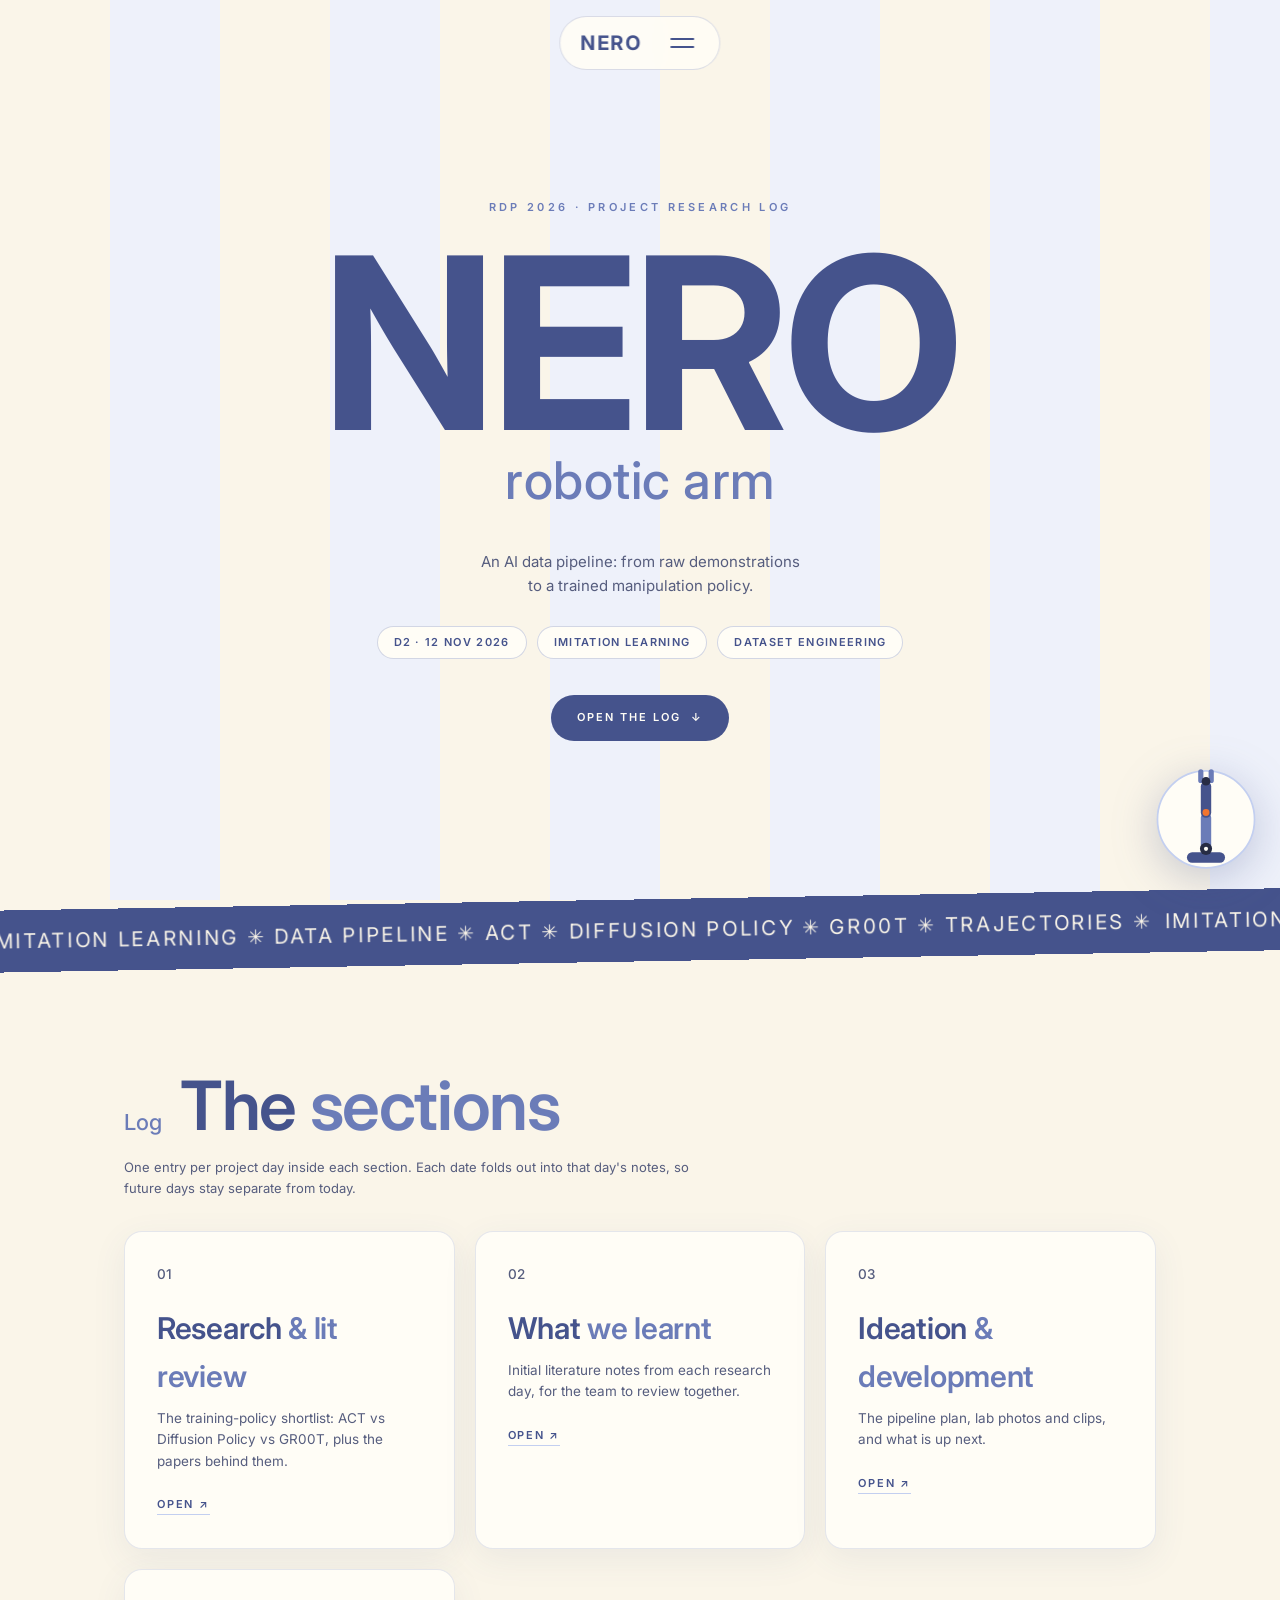
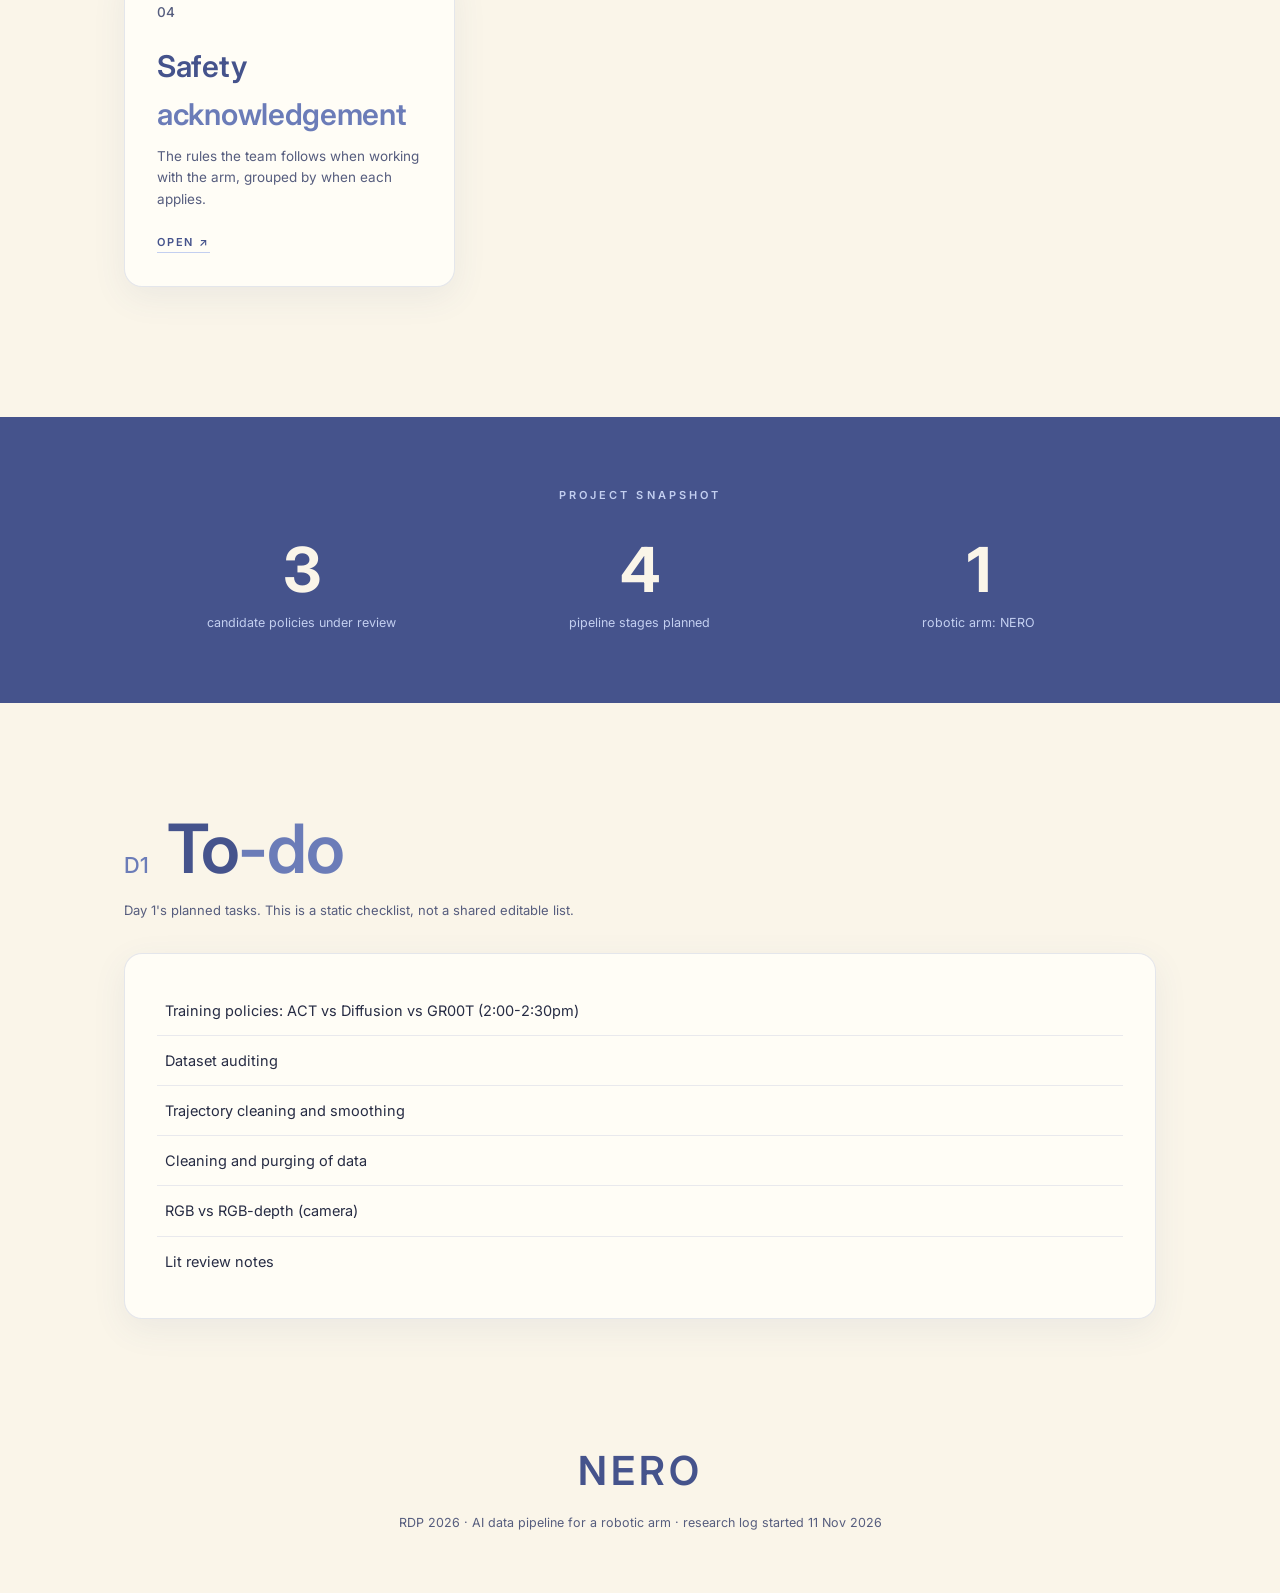
==== index.html @ 152780db "Fix day numbering: 11 Nov = Day 1, 12 Nov = Day 2 - 11 Nov accordions retagged D1 on Research, What " ====
<!DOCTYPE html>
<html lang="en">
<head>
<meta charset="UTF-8">
<meta name="viewport" content="width=device-width, initial-scale=1.0">
<title>NERO - AI Data Pipeline for a Robotic Arm · RDP 2026</title>
<meta name="description" content="Research log for the NERO robotic arm: imitation-learning policy comparison (ACT vs Diffusion vs GR00T), dataset auditing and trajectory cleaning. RDP 2026.">
<link rel="preconnect" href="https://fonts.googleapis.com">
<link rel="preconnect" href="https://fonts.gstatic.com" crossorigin>
<link href="https://fonts.googleapis.com/css2?family=Inter:wght@400;500;600;700&display=swap" rel="stylesheet">
<link rel="stylesheet" href="styles.css">
</head>
<body>

<header class="topbar">
  <a class="nav-brand" href="index.html">NERO</a>
  <button class="burger" id="burger" aria-label="Open menu" aria-expanded="false" aria-controls="menu">
    <span></span><span></span>
  </button>
</header>

<div class="menu" id="menu" aria-hidden="true">
  <nav class="menu-links">
    <a href="index.html" style="--i:0">Home</a>
    <a href="research.html" style="--i:1">Research <em>&amp; lit review</em></a>
    <a href="learnt.html" style="--i:2">What <em>we learnt</em></a>
    <a href="ideation.html" style="--i:3">Ideation <em>&amp; development</em></a>
    <a href="safety.html" style="--i:4">Safety <em>acknowledgement</em></a>
  </nav>
  <p class="menu-foot">RDP 2026 &middot; project research log</p>
</div>

<header class="hero stripes" id="top">
  <p class="hero-overline" data-load="0">RDP 2026 &middot; Project research log</p>
  <h1 class="hero-title" aria-label="NERO">
    <span data-load="1">N</span><span data-load="2">E</span><span data-load="3">R</span><span data-load="4">O</span>
  </h1>
  <p class="hero-script" data-load="5">robotic arm</p>
  <p class="hero-sub" data-load="6">An AI data pipeline: from raw demonstrations<br>to a trained manipulation policy.</p>
  <div class="hero-meta" data-load="7">
    <span>D2 &middot; 12 Nov 2026</span>
    <span>Imitation learning</span>
    <span>Dataset engineering</span>
  </div>
  <a class="hero-cta" href="#pages" data-load="8">Open the log<span aria-hidden="true">&darr;</span></a>
</header>

<div class="marquee" aria-hidden="true">
  <div class="marquee-track">
    <span>Imitation learning &#10035; Data pipeline &#10035; ACT &#10035; Diffusion policy &#10035; GR00T &#10035; Trajectories &#10035; </span><span>Imitation learning &#10035; Data pipeline &#10035; ACT &#10035; Diffusion policy &#10035; GR00T &#10035; Trajectories &#10035; </span>
  </div>
</div>

<main>

<section class="section" id="pages">
  <div class="section-head" data-reveal>
    <p class="section-no">Log</p>
    <h2 class="section-title">The <em>sections</em></h2>
  </div>
  <p class="section-note" data-reveal>One entry per project day inside each section. Each date folds out into that day's notes, so future days stay separate from today.</p>

  <div class="page-links">
    <a class="card page-link" href="research.html" data-reveal style="--i:0">
      <p class="page-link-no">01</p>
      <h3>Research <em>&amp; lit review</em></h3>
      <p>The training-policy shortlist: ACT vs Diffusion Policy vs GR00T, plus the papers behind them.</p>
      <span class="page-link-go">Open &nearr;</span>
    </a>
    <a class="card page-link" href="learnt.html" data-reveal style="--i:1">
      <p class="page-link-no">02</p>
      <h3>What <em>we learnt</em></h3>
      <p>Initial literature notes from each research day, for the team to review together.</p>
      <span class="page-link-go">Open &nearr;</span>
    </a>
    <a class="card page-link" href="ideation.html" data-reveal style="--i:2">
      <p class="page-link-no">03</p>
      <h3>Ideation <em>&amp; development</em></h3>
      <p>The pipeline plan, lab photos and clips, and what is up next.</p>
      <span class="page-link-go">Open &nearr;</span>
    </a>
    <a class="card page-link" href="safety.html" data-reveal style="--i:3">
      <p class="page-link-no">04</p>
      <h3>Safety <em>acknowledgement</em></h3>
      <p>The rules the team follows when working with the arm, grouped by when each applies.</p>
      <span class="page-link-go">Open &nearr;</span>
    </a>
  </div>
</section>

<section class="band" data-reveal>
  <p class="band-kicker">Project snapshot</p>
  <div class="band-grid">
    <div class="band-item">
      <p class="band-num"><span class="count" data-count="3">3</span></p>
      <p class="band-label">candidate policies under review</p>
    </div>
    <div class="band-item">
      <p class="band-num"><span class="count" data-count="4">4</span></p>
      <p class="band-label">pipeline stages planned</p>
    </div>
    <div class="band-item">
      <p class="band-num"><span class="count" data-count="1">1</span></p>
      <p class="band-label">robotic arm: NERO</p>
    </div>
  </div>
</section>

<section class="section" id="todo">
  <div class="section-head" data-reveal>
    <p class="section-no">D1</p>
    <h2 class="section-title">To<em>-do</em></h2>
  </div>
  <p class="section-note" data-reveal>Day 1's planned tasks. This is a static checklist, not a shared editable list.</p>

  <div class="card todo-card" data-reveal>
    <ul class="todo" aria-label="Planned tasks">
<li>Training policies: ACT vs Diffusion vs GR00T (2:00-2:30pm)</li>
<li>Dataset auditing</li><li>Trajectory cleaning and smoothing</li>
<li>Cleaning and purging of data</li><li>RGB vs RGB-depth (camera)</li><li>Lit review notes</li>
</ul>
  </div>
</section>

</main>

<footer class="footer">
  <p class="footer-name">NERO</p>
  <p>RDP 2026 &middot; AI data pipeline for a robotic arm &middot; research log started 11 Nov 2026</p>
</footer>

<div class="nero-buddy" aria-hidden="true">
<svg viewBox="0 0 120 140" xmlns="http://www.w3.org/2000/svg">
  <circle class="buddy-badge" cx="60" cy="72" r="56"/>
  <rect class="buddy-base" x="38" y="110" width="44" height="12" rx="6"/>
  <g class="buddy-lower">
    <rect class="buddy-seg1" x="54" y="64" width="12" height="48" rx="6"/>
    <circle class="buddy-joint" cx="60" cy="106" r="7"/>
    <circle class="buddy-eye" cx="60" cy="106" r="2.4"/>
    <g class="buddy-upper">
      <rect class="buddy-seg2" x="54" y="28" width="12" height="42" rx="6"/>
      <circle class="buddy-accent" cx="60" cy="64" r="4"/>
      <g class="buddy-claw-l"><rect class="buddy-claw" x="51" y="14" width="6" height="16" rx="3"/></g>
      <g class="buddy-claw-r"><rect class="buddy-claw" x="63" y="14" width="6" height="16" rx="3"/></g>
      <circle class="buddy-joint2" cx="60" cy="28" r="5"/>
    </g>
  </g>
</svg>
</div>

<script src="script.js"></script>
</body>
</html>
---- styles.css ----
/* NERO - RDP 2026 research log
   Palette and type follow the team's reference: powder blue, cream, editorial serif. */

:root {
  --cream: #faf5e9;
  --paper: #fffdf6;
  --stripe: #eef1fa;
  --powder: #c3cff0;
  --blue: #6b7cb8;
  --blue-deep: #45538c;
  --ink: #272c44;
  --ink-soft: #565d7e;
  --radius: 18px;
  --serif: "Inter", -apple-system, sans-serif;
  --sans: "Inter", -apple-system, sans-serif;
}

* { margin: 0; padding: 0; box-sizing: border-box; }
html { scroll-behavior: smooth; }

body {
  background: var(--cream);
  color: var(--ink);
  font-family: var(--sans);
  font-size: 16px;
  line-height: 1.6;
  -webkit-font-smoothing: antialiased;
}

::selection { background: var(--powder); }

/* ---------- topbar + hamburger menu ---------- */
.topbar {
  position: fixed;
  top: 16px; left: 50%;
  transform: translateX(-50%);
  z-index: 70;
  display: flex; align-items: center; gap: 24px;
  padding: 10px 20px;
  background: rgba(255, 253, 246, 0.9);
  backdrop-filter: blur(10px);
  border: 1px solid rgba(107, 124, 184, 0.25);
  border-radius: 999px;
  transition: box-shadow 0.3s ease;
}
.topbar.scrolled { box-shadow: 0 8px 30px rgba(69, 83, 140, 0.15); }
.nav-brand {
  font-family: var(--serif);
  font-size: 20px;
  letter-spacing: 0.08em;
  color: var(--blue-deep);
  text-decoration: none;
}
.burger {
  position: relative;
  width: 34px; height: 26px;
  background: none; border: none;
  cursor: pointer; padding: 0;
}
.burger span {
  position: absolute; left: 5px;
  width: 24px; height: 2px;
  background: var(--blue-deep);
  border-radius: 2px;
  transition: transform 0.3s ease, top 0.3s ease;
}
.burger span:first-child { top: 8px; }
.burger span:last-child { top: 16px; }
body.nav-open .burger span:first-child { top: 12px; transform: rotate(45deg); }
body.nav-open .burger span:last-child { top: 12px; transform: rotate(-45deg); }

.menu {
  position: fixed; inset: 0;
  z-index: 60;
  background:
    repeating-linear-gradient(
      90deg,
      var(--cream) 0px, var(--cream) 110px,
      var(--stripe) 110px, var(--stripe) 220px
    );
  transform: translateY(-102%);
  transition: transform 0.55s cubic-bezier(0.22, 1, 0.36, 1);
  display: flex; flex-direction: column; justify-content: center;
  padding: 0 8vw;
}
body.nav-open { overflow: hidden; }
body.nav-open .menu { transform: none; }
.menu-links { display: grid; gap: 10px; }
.menu-links a {
  width: fit-content;
  font-family: var(--serif);
  font-weight: 400;
  font-size: clamp(38px, 8vw, 66px);
  line-height: 1.08;
  color: var(--blue-deep);
  text-decoration: none;
  opacity: 0;
  transform: translateY(24px);
  transition: opacity 0.45s ease, transform 0.45s ease, color 0.25s ease;
}
body.nav-open .menu-links a {
  opacity: 1;
  transform: none;
  transition-delay: calc(0.1s + 0.07s * var(--i, 0));
}
.menu-links a em { color: var(--blue); }
.menu-links a:hover { color: var(--blue); }
.menu-foot {
  position: absolute;
  bottom: 28px; left: 8vw;
  font-size: 11px;
  letter-spacing: 0.2em;
  text-transform: uppercase;
  color: var(--ink-soft);
}

/* ---------- subpage head ---------- */
.page-head {
  padding: 150px 24px 56px;
  text-align: center;
}
.page-title {
  font-family: var(--serif);
  font-weight: 400;
  font-size: clamp(44px, 8vw, 84px);
  line-height: 1.02;
  color: var(--blue-deep);
}
.page-title em { color: var(--blue); }
.page-sub { font-size: 15px; color: var(--ink-soft); margin-top: 14px; }
main.sub { padding-bottom: 40px; }
main.sub .log-entry { margin-top: 16px; }

/* ---------- home page links ---------- */
.page-links { display: grid; grid-template-columns: repeat(auto-fit, minmax(280px, 1fr)); gap: 20px; }
.page-link { display: block; text-decoration: none; color: inherit; transition: transform 0.3s ease, box-shadow 0.3s ease; }
.page-link:hover { transform: translateY(-6px); box-shadow: 0 18px 44px rgba(69, 83, 140, 0.16); }
.page-link-no { font-family: var(--serif); font-style: italic; font-size: 20px; color: var(--blue); margin-bottom: 12px; }
.page-link h3 { font-family: var(--serif); font-weight: 400; font-size: 30px; color: var(--blue-deep); margin-bottom: 8px; }
.page-link h3 em { color: var(--blue); }
.page-link p { font-size: 13.5px; color: var(--ink-soft); margin-bottom: 18px; }
.page-link-go {
  font-size: 11px;
  font-weight: 600;
  letter-spacing: 0.16em;
  text-transform: uppercase;
  color: var(--blue-deep);
  border-bottom: 1.5px solid var(--powder);
  padding-bottom: 3px;
}

/* ---------- to-do ---------- */
.todo-card { padding: 18px 20px 22px; }
.todo { list-style: none; display: grid; }
.todo li {
  display: flex; align-items: center; gap: 14px;
  padding: 13px 8px;
  border-bottom: 1px solid rgba(107, 124, 184, 0.15);
  font-size: 14.5px;
  color: var(--ink);
}
.todo li:last-child { border-bottom: none; }
.todo-check {
  flex-shrink: 0;
  width: 22px; height: 22px;
  border-radius: 7px;
  border: 1.5px solid var(--blue);
  background: none;
  cursor: pointer;
  display: grid; place-items: center;
  font-size: 13px;
  color: var(--paper);
  transition: background 0.2s ease;
}
.todo li.done .todo-check { background: var(--blue); }
.todo-text { flex: 1; }
.todo li.done .todo-text { text-decoration: line-through; color: var(--ink-soft); }
.todo-del {
  background: none; border: none;
  cursor: pointer;
  color: var(--ink-soft);
  font-size: 16px;
  padding: 4px 8px;
  border-radius: 6px;
}
.todo-del:hover { color: var(--blue-deep); background: var(--stripe); }
.todo-form { display: flex; gap: 10px; margin-top: 16px; }
.todo-form input {
  flex: 1;
  font: inherit;
  font-size: 14px;
  padding: 12px 18px;
  border-radius: 999px;
  border: 1px solid rgba(107, 124, 184, 0.3);
  background: var(--stripe);
  color: var(--ink);
  outline: none;
}
.todo-form input:focus { border-color: var(--blue); }
.todo-form button {
  font: inherit;
  font-size: 11px;
  font-weight: 600;
  letter-spacing: 0.16em;
  text-transform: uppercase;
  color: var(--paper);
  background: var(--blue-deep);
  border: none;
  border-radius: 999px;
  padding: 12px 24px;
  cursor: pointer;
  transition: background 0.2s ease;
}
.todo-form button:hover { background: var(--blue); }

/* ---------- hero ---------- */
.stripes {
  background:
    repeating-linear-gradient(
      90deg,
      var(--cream) 0px, var(--cream) 110px,
      var(--stripe) 110px, var(--stripe) 220px
    );
}
.hero {
  min-height: 100vh;
  display: flex;
  flex-direction: column;
  align-items: center;
  justify-content: center;
  text-align: center;
  padding: 120px 24px 80px;
}
.hero-overline {
  font-size: 11px;
  font-weight: 600;
  letter-spacing: 0.3em;
  text-transform: uppercase;
  color: var(--blue);
  margin-bottom: 12px;
}
.hero-title {
  font-family: var(--serif);
  font-weight: 400;
  font-size: clamp(90px, 22vw, 240px);
  line-height: 0.95;
  letter-spacing: 0.02em;
  color: var(--blue-deep);
}
.hero-title span { display: inline-block; }
.hero-script {
  font-family: var(--serif);
  font-style: italic;
  font-size: clamp(28px, 5vw, 52px);
  color: var(--blue);
  margin-top: -0.35em;
  margin-bottom: 28px;
}
.hero-sub {
  font-size: 15px;
  color: var(--ink-soft);
  margin-bottom: 28px;
}
.hero-meta { display: flex; flex-wrap: wrap; gap: 10px; justify-content: center; margin-bottom: 36px; }
.hero-meta span {
  font-size: 11px;
  font-weight: 600;
  letter-spacing: 0.12em;
  text-transform: uppercase;
  color: var(--blue-deep);
  background: var(--paper);
  border: 1px solid rgba(107, 124, 184, 0.3);
  border-radius: 999px;
  padding: 7px 16px;
}
.hero-cta {
  display: inline-flex;
  align-items: center;
  gap: 10px;
  font-size: 11px;
  font-weight: 600;
  letter-spacing: 0.18em;
  text-transform: uppercase;
  color: var(--paper);
  background: var(--blue-deep);
  border-radius: 999px;
  padding: 14px 26px;
  text-decoration: none;
  transition: transform 0.25s ease, background 0.25s ease;
}
.hero-cta:hover { background: var(--blue); transform: translateY(-2px); }
.hero-cta span { transition: transform 0.25s ease; }
.hero-cta:hover span { transform: translateY(2px); }

/* hero load animation */
[data-load] {
  opacity: 0;
  transform: translateY(26px);
  animation: rise 0.9s cubic-bezier(0.22, 1, 0.36, 1) forwards;
  animation-delay: calc(0.08s * var(--d, 0));
}
.hero-title span[data-load="1"] { --d: 1; } .hero-title span[data-load="2"] { --d: 2; }
.hero-title span[data-load="3"] { --d: 3; } .hero-title span[data-load="4"] { --d: 4; }
[data-load="0"] { --d: 0; } [data-load="5"] { --d: 5; } [data-load="6"] { --d: 6; }
[data-load="7"] { --d: 7; } [data-load="8"] { --d: 8; }
@keyframes rise { to { opacity: 1; transform: translateY(0); } }

/* ---------- marquee ---------- */
.marquee {
  overflow: hidden;
  background: var(--blue-deep);
  padding: 14px 0;
  transform: rotate(-1deg) scale(1.02);
}
.marquee-track {
  display: flex;
  width: max-content;
  animation: scroll 26s linear infinite;
}
.marquee-track span {
  font-family: var(--serif);
  font-size: 20px;
  letter-spacing: 0.12em;
  text-transform: uppercase;
  color: var(--cream);
  white-space: nowrap;
  padding-right: 12px;
}
@keyframes scroll { to { transform: translateX(-50%); } }

/* ---------- sections ---------- */
.section { max-width: 1080px; margin: 0 auto; padding: 110px 24px 40px; }
.section-head { display: flex; align-items: baseline; gap: 18px; margin-bottom: 40px; }
.section-no {
  font-family: var(--serif);
  font-style: italic;
  font-size: 22px;
  color: var(--blue);
}
.section-title {
  font-family: var(--serif);
  font-weight: 400;
  font-size: clamp(40px, 7vw, 68px);
  line-height: 1.05;
  color: var(--blue-deep);
}
.section-title em { color: var(--blue); }
.subhead {
  font-family: var(--serif);
  font-weight: 400;
  font-size: clamp(26px, 4vw, 36px);
  color: var(--ink);
  margin: 64px 0 10px;
}
.subhead-note, .section-note {
  font-size: 13px;
  color: var(--ink-soft);
  max-width: 72ch;
  margin: 0 0 24px;
}
.section-note { margin: -24px 0 32px; }

/* ---------- cards ---------- */
.card {
  background: var(--paper);
  border: 1px solid rgba(107, 124, 184, 0.18);
  border-radius: var(--radius);
  box-shadow: 0 10px 34px rgba(69, 83, 140, 0.08);
  padding: 32px;
}
.card-kicker {
  font-size: 11px;
  font-weight: 600;
  letter-spacing: 0.2em;
  text-transform: uppercase;
  color: var(--blue);
  margin-bottom: 16px;
}

/* overview */
.overview-lede { font-size: 17px; margin-bottom: 24px; max-width: 60ch; }
.overview-lede em { font-family: var(--serif); font-size: 1.15em; }
.pipeline { list-style: none; display: grid; gap: 14px; margin-bottom: 24px; }
.pipeline li {
  display: flex;
  align-items: baseline;
  gap: 18px;
  padding: 16px 18px;
  background: var(--stripe);
  border-radius: 12px;
  font-size: 14.5px;
  color: var(--ink-soft);
}
.pipeline-step {
  flex-shrink: 0;
  width: 96px;
  font-family: var(--serif);
  font-style: italic;
  font-size: 15px;
  color: var(--blue-deep);
}
.pipeline-step::after { content: ""; display: block; width: 26px; height: 1.5px; background: var(--powder); margin-top: 3px; }
.overview-note { font-size: 15px; border-left: 3px solid var(--powder); padding-left: 16px; }

/* policies */
.policy-grid { display: grid; grid-template-columns: repeat(auto-fit, minmax(290px, 1fr)); gap: 20px; }
.policy { display: flex; flex-direction: column; transition: transform 0.3s ease, box-shadow 0.3s ease; }
.policy:hover { transform: translateY(-6px); box-shadow: 0 18px 44px rgba(69, 83, 140, 0.16); }
.policy-tag {
  align-self: flex-start;
  font-size: 10px;
  font-weight: 600;
  letter-spacing: 0.18em;
  text-transform: uppercase;
  color: var(--blue-deep);
  background: var(--powder);
  border-radius: 999px;
  padding: 5px 12px;
  margin-bottom: 16px;
}
.policy-name { font-family: var(--serif); font-weight: 400; font-size: 34px; color: var(--blue-deep); }
.policy-origin { font-size: 12.5px; color: var(--ink-soft); margin: 6px 0 16px; }
.policy ul { list-style: none; display: grid; gap: 10px; margin-bottom: 22px; flex: 1; }
.policy li { position: relative; padding-left: 18px; font-size: 14px; color: var(--ink-soft); }
.policy li::before { content: "-"; position: absolute; left: 0; color: var(--blue); }
.policy li em { font-family: var(--serif); font-size: 1.1em; color: var(--ink); }
.policy-link {
  align-self: flex-start;
  font-size: 11px;
  font-weight: 600;
  letter-spacing: 0.16em;
  text-transform: uppercase;
  color: var(--blue-deep);
  text-decoration: none;
  border-bottom: 1.5px solid var(--powder);
  padding-bottom: 3px;
  transition: border-color 0.25s ease, color 0.25s ease;
}
.policy-link:hover { color: var(--blue); border-color: var(--blue); }

/* comparison table */
.table-card { margin-top: 20px; overflow-x: auto; padding: 12px 20px; }
.compare { width: 100%; border-collapse: collapse; font-size: 13.5px; }
.compare th, .compare td { text-align: left; padding: 14px 16px; border-bottom: 1px solid rgba(107, 124, 184, 0.15); }
.compare thead th {
  font-family: var(--serif);
  font-weight: 400;
  font-size: 19px;
  color: var(--blue-deep);
}
.compare tbody th, .compare td:first-child {
  font-size: 10.5px;
  font-weight: 600;
  letter-spacing: 0.14em;
  text-transform: uppercase;
  color: var(--blue);
  white-space: nowrap;
}
.compare td { color: var(--ink-soft); }
.compare tr:last-child td, .compare tr:last-child th { border-bottom: none; }
.table-note { font-size: 12px; color: var(--ink-soft); padding: 14px 16px 16px; max-width: 90ch; }

/* references */
.refs { list-style: none; counter-reset: ref; display: grid; gap: 12px; }
.refs li {
  counter-increment: ref;
  display: flex;
  align-items: baseline;
  gap: 18px;
  background: var(--paper);
  border: 1px solid rgba(107, 124, 184, 0.18);
  border-radius: 12px;
  padding: 16px 20px;
  transition: transform 0.25s ease, box-shadow 0.25s ease;
}
.refs li:hover { transform: translateX(6px); box-shadow: 0 8px 24px rgba(69, 83, 140, 0.12); }
.refs li::before {
  content: "[" counter(ref) "]";
  font-family: var(--serif);
  font-style: italic;
  font-size: 18px;
  color: var(--blue);
  flex-shrink: 0;
}
.refs a {
  font-family: var(--serif);
  font-size: 18px;
  color: var(--ink);
  text-decoration: none;
  border-bottom: 1px solid transparent;
  transition: color 0.2s ease, border-color 0.2s ease;
}
.refs a:hover { color: var(--blue-deep); border-color: var(--powder); }
.refs span { font-size: 12.5px; color: var(--ink-soft); }

/* ---------- stat band ---------- */
.band {
  background: var(--blue-deep);
  color: var(--cream);
  text-align: center;
  padding: 70px 24px;
  margin: 90px 0 0;
}
.band-stars { letter-spacing: 10px; font-size: 13px; color: var(--powder); margin-bottom: 34px; }
.band-kicker {
  font-size: 11px;
  font-weight: 600;
  letter-spacing: 0.28em;
  text-transform: uppercase;
  color: var(--powder);
  margin-bottom: 34px;
}
.band-grid {
  display: grid;
  grid-template-columns: repeat(auto-fit, minmax(220px, 1fr));
  gap: 36px;
  max-width: 980px;
  margin: 0 auto;
}
.band-num {
  font-family: var(--serif);
  font-size: clamp(44px, 6vw, 62px);
  line-height: 1;
  margin-bottom: 12px;
}
.band-label { font-size: 12.5px; color: var(--powder); max-width: 30ch; margin: 0 auto; }

/* ---------- learnt ---------- */
.learn-grid { display: grid; grid-template-columns: repeat(auto-fit, minmax(300px, 1fr)); gap: 20px; }
.learn h4 { font-family: var(--serif); font-weight: 400; font-size: 24px; color: var(--blue-deep); margin-bottom: 10px; }
.learn p { font-size: 14px; color: var(--ink-soft); }
.learn p em { font-family: var(--serif); font-size: 1.12em; color: var(--ink); }

/* ---------- ideation roadmap ---------- */
.roadmap { display: grid; grid-template-columns: repeat(auto-fit, minmax(240px, 1fr)); gap: 20px; }
.road-item { position: relative; overflow: hidden; }
.road-item::after {
  content: "";
  position: absolute;
  top: 0; left: 0;
  width: 100%; height: 4px;
  background: linear-gradient(90deg, var(--powder), var(--blue));
}
.road-no {
  font-size: 10.5px;
  font-weight: 600;
  letter-spacing: 0.2em;
  text-transform: uppercase;
  color: var(--blue);
  margin-bottom: 14px;
}
.road-item h4 { font-family: var(--serif); font-weight: 400; font-size: 23px; color: var(--ink); margin-bottom: 10px; }
.road-item p { font-size: 13.5px; color: var(--ink-soft); }
.next { margin-top: 20px; border-left: 4px solid var(--blue); }
.next h4 { font-family: var(--serif); font-weight: 400; font-size: 24px; color: var(--blue-deep); margin-bottom: 8px; }
.next p { font-size: 14.5px; color: var(--ink-soft); }

/* ---------- lab gallery ---------- */
.lab-grid { display: grid; grid-template-columns: repeat(auto-fit, minmax(260px, 1fr)); gap: 26px; align-items: start; margin-bottom: 20px; }
.lab-item {
  background: var(--paper);
  border: 1px solid rgba(107, 124, 184, 0.18);
  border-radius: 14px;
  padding: 12px 12px 16px;
  box-shadow: 0 12px 30px rgba(69, 83, 140, 0.12);
  transition: transform 0.35s ease, box-shadow 0.35s ease;
}
.lab-item:nth-child(1) { --rot: -2deg; }
.lab-item:nth-child(2) { --rot: 1.2deg; }
.lab-item:nth-child(3) { --rot: -1deg; }
.lab-item.revealed:hover { transform: translateY(-6px) rotate(0deg); box-shadow: 0 20px 44px rgba(69, 83, 140, 0.2); }
.lab-item img, .lab-item video { width: 100%; display: block; border-radius: 8px; background: var(--stripe); }
.lab-item video { max-height: 560px; object-fit: cover; }
.lab-item figcaption {
  font-family: var(--serif);
  font-style: italic;
  font-size: 14.5px;
  color: var(--ink-soft);
  padding: 12px 6px 0;
}

/* ---------- date log ---------- */
.log-intro {
  max-width: 1080px;
  margin: 90px auto 22px;
  padding: 0 24px;
  font-size: 13.5px;
  color: var(--ink-soft);
}
.log-entry { max-width: 1132px; margin: 0 auto; }
.log-toggle {
  list-style: none;
  cursor: pointer;
  display: flex;
  align-items: center;
  gap: 18px;
  margin: 0 24px;
  padding: 20px 28px;
  background: var(--paper);
  border: 1px solid rgba(107, 124, 184, 0.25);
  border-radius: var(--radius);
  box-shadow: 0 10px 34px rgba(69, 83, 140, 0.08);
  transition: box-shadow 0.3s ease;
}
.log-toggle::-webkit-details-marker { display: none; }
.log-toggle:hover { box-shadow: 0 14px 40px rgba(69, 83, 140, 0.16); }
.log-date {
  font-family: var(--serif);
  font-weight: 400;
  font-size: clamp(28px, 4.5vw, 42px);
  line-height: 1;
  color: var(--blue-deep);
}
.log-date em { color: var(--blue); }
.log-tags { display: flex; gap: 8px; flex-wrap: wrap; }
.log-tags span {
  font-size: 10px;
  font-weight: 600;
  letter-spacing: 0.16em;
  text-transform: uppercase;
  color: var(--blue-deep);
  background: var(--powder);
  border-radius: 999px;
  padding: 5px 12px;
}
.log-chevron { margin-left: auto; color: var(--blue-deep); flex-shrink: 0; transition: transform 0.35s ease; }
.log-entry[open] .log-chevron { transform: rotate(180deg); }
.log-body {
  display: grid;
  grid-template-rows: 0fr;
  transition: grid-template-rows 0.55s cubic-bezier(0.22, 1, 0.36, 1);
}
.log-entry[open] .log-body { grid-template-rows: 1fr; }
.log-inner { overflow: hidden; }
.log-inner .section { padding-top: 60px; }
.log-inner .band { margin-top: 60px; }

/* ---------- NERO buddy (bottom-right animated arm) ---------- */
.nero-buddy {
  position: fixed;
  right: 22px;
  bottom: 22px;
  width: 104px;
  z-index: 40;
  animation: buddy-bob 6s ease-in-out infinite;
  filter: drop-shadow(0 10px 22px rgba(69, 83, 140, 0.28));
}
.nero-buddy svg { display: block; width: 100%; height: auto; }
.buddy-badge { fill: var(--paper); stroke: var(--powder); stroke-width: 2; }
.buddy-base { fill: var(--blue-deep); }
.buddy-seg1 { fill: var(--blue); }
.buddy-seg2 { fill: var(--blue-deep); }
.buddy-joint, .buddy-joint2 { fill: var(--ink); }
.buddy-eye { fill: var(--paper); transform-box: view-box; transform-origin: 60px 106px; animation: buddy-blink 5s infinite; }
.buddy-accent { fill: #f2752f; }
.buddy-claw { fill: var(--blue); }
.buddy-lower { transform-box: view-box; transform-origin: 60px 106px; animation: buddy-sway 4.5s ease-in-out infinite; }
.buddy-upper { transform-box: view-box; transform-origin: 60px 64px; animation: buddy-sway2 4.5s ease-in-out infinite; }
.buddy-claw-l { transform-box: view-box; transform-origin: 60px 28px; animation: buddy-claw-l 4.5s ease-in-out infinite; }
.buddy-claw-r { transform-box: view-box; transform-origin: 60px 28px; animation: buddy-claw-r 4.5s ease-in-out infinite; }

@keyframes buddy-bob { 0%, 100% { transform: translateY(0); } 50% { transform: translateY(-6px); } }
@keyframes buddy-sway { 0%, 100% { transform: rotate(-7deg); } 50% { transform: rotate(9deg); } }
@keyframes buddy-sway2 { 0%, 100% { transform: rotate(16deg); } 50% { transform: rotate(-12deg); } }
@keyframes buddy-claw-l { 0%, 100% { transform: rotate(0deg); } 50% { transform: rotate(-24deg); } }
@keyframes buddy-claw-r { 0%, 100% { transform: rotate(0deg); } 50% { transform: rotate(24deg); } }
@keyframes buddy-blink { 0%, 90%, 100% { transform: scaleY(1); } 94% { transform: scaleY(0.12); } }

.nero-buddy:hover .buddy-lower { animation-duration: 1.2s; }
.nero-buddy:hover .buddy-upper { animation-duration: 1.2s; }

@media (prefers-reduced-motion: reduce) {
  .nero-buddy, .nero-buddy * { animation: none !important; }
}
@media (max-width: 640px) {
  .nero-buddy { width: 76px; right: 14px; bottom: 14px; }
}

/* ---------- footer ---------- */
.footer {
  text-align: center;
  padding: 80px 24px 60px;
  color: var(--ink-soft);
  font-size: 12.5px;
}
.footer-name {
  font-family: var(--serif);
  font-size: 40px;
  letter-spacing: 0.1em;
  color: var(--blue-deep);
  margin-bottom: 10px;
}

/* ---------- scroll reveal ---------- */
@media (prefers-reduced-motion: reduce) {
  .log-body { transition: none; }
  .log-chevron { transition: none; }
}
[data-reveal] {
  opacity: 0;
  transform: translateY(30px) rotate(var(--rot, 0deg));
  transition: opacity 0.8s cubic-bezier(0.22, 1, 0.36, 1), transform 0.8s cubic-bezier(0.22, 1, 0.36, 1);
  transition-delay: calc(0.09s * var(--i, 0));
}
[data-reveal].revealed { opacity: 1; transform: translateY(0) rotate(var(--rot, 0deg)); }

@media (prefers-reduced-motion: reduce) {
  *, *::before, *::after { animation: none !important; transition: none !important; }
  [data-reveal], [data-load] { opacity: 1; transform: none; }
  html { scroll-behavior: auto; }
}

/* ---------- mobile ---------- */
@media (max-width: 640px) {
  .topbar { gap: 16px; padding: 9px 16px; max-width: calc(100vw - 24px); }
  .page-head { padding: 120px 24px 44px; }
  .log-toggle { flex-wrap: wrap; gap: 10px; }
  .log-chevron { margin-left: 0; }
  .card { padding: 24px; }
  .refs li { flex-direction: column; gap: 4px; }
  .marquee { transform: none; }
}

.nero-buddy { pointer-events: none; }

html { overflow-x: clip; }
@media (max-width: 640px) {
  body { position: relative; }
  .nero-buddy { position: absolute; }
  .footer { padding-bottom: 120px; }
}

/* ---------- professional type pass (12 Nov) ----------
   Upright, non-decorative typography throughout display text.
   Original colours, layout and motion are unchanged. */
.hero-title, .page-title, .section-title, .menu-links a,
.page-link h3, .policy-name, .learn h4, .road-item h4, .next h4,
.compare thead th, .log-date, .band-num, .footer-name, .refs a, .nav-brand {
  font-style: normal;
}
.hero-title { font-weight: 700; letter-spacing: -0.02em; }
.page-title { font-weight: 700; letter-spacing: -0.02em; }
.section-title { font-weight: 600; letter-spacing: -0.02em; }
.menu-links a { font-weight: 600; letter-spacing: -0.01em; }
.page-link h3, .policy-name, .learn h4, .road-item h4, .next h4 { font-weight: 600; letter-spacing: -0.01em; }
.compare thead th { font-weight: 600; }
.log-date { font-weight: 600; letter-spacing: -0.01em; }
.band-num { font-weight: 700; letter-spacing: -0.02em; }
.footer-name { font-weight: 600; }
.refs a { font-weight: 500; }
.nav-brand { font-weight: 700; }

/* no italic design accents anywhere */
.hero-script, .section-no, .page-link-no, .pipeline-step,
.refs li::before, .lab-item figcaption,
.menu-links a em, .section-title em, .page-title em,
.log-date em, .page-link h3 em, .marquee-track span {
  font-style: normal;
}
.hero-script { font-weight: 500; letter-spacing: 0.01em; }
.section-no, .page-link-no, .refs li::before { font-weight: 500; }
.pipeline-step { font-weight: 500; }
.lab-item figcaption { font-family: var(--sans); font-size: 13px; }

/* prose emphasis stays semantic italic, same family/size as body */
.overview-lede em, .policy li em, .learn p em {
  font-family: inherit;
  font-size: inherit;
}

/* bracketed citations */
.cite {
  font-style: normal;
  font-family: var(--sans);
  font-size: 0.72em;
  font-weight: 500;
  letter-spacing: 0.02em;
  color: var(--blue);
  text-decoration: none;
  vertical-align: super;
  padding: 0 1px;
  white-space: nowrap;
}
.cite:hover { text-decoration: underline; }
.refs li { scroll-margin-top: 90px; }
.refs li:target { border-color: var(--blue); box-shadow: 0 8px 24px rgba(69, 83, 140, 0.16); }

/* long one-word titles (Safety acknowledgement): keep within small screens */
.page-title-sm { font-size: clamp(28px, 8.5vw, 68px); }
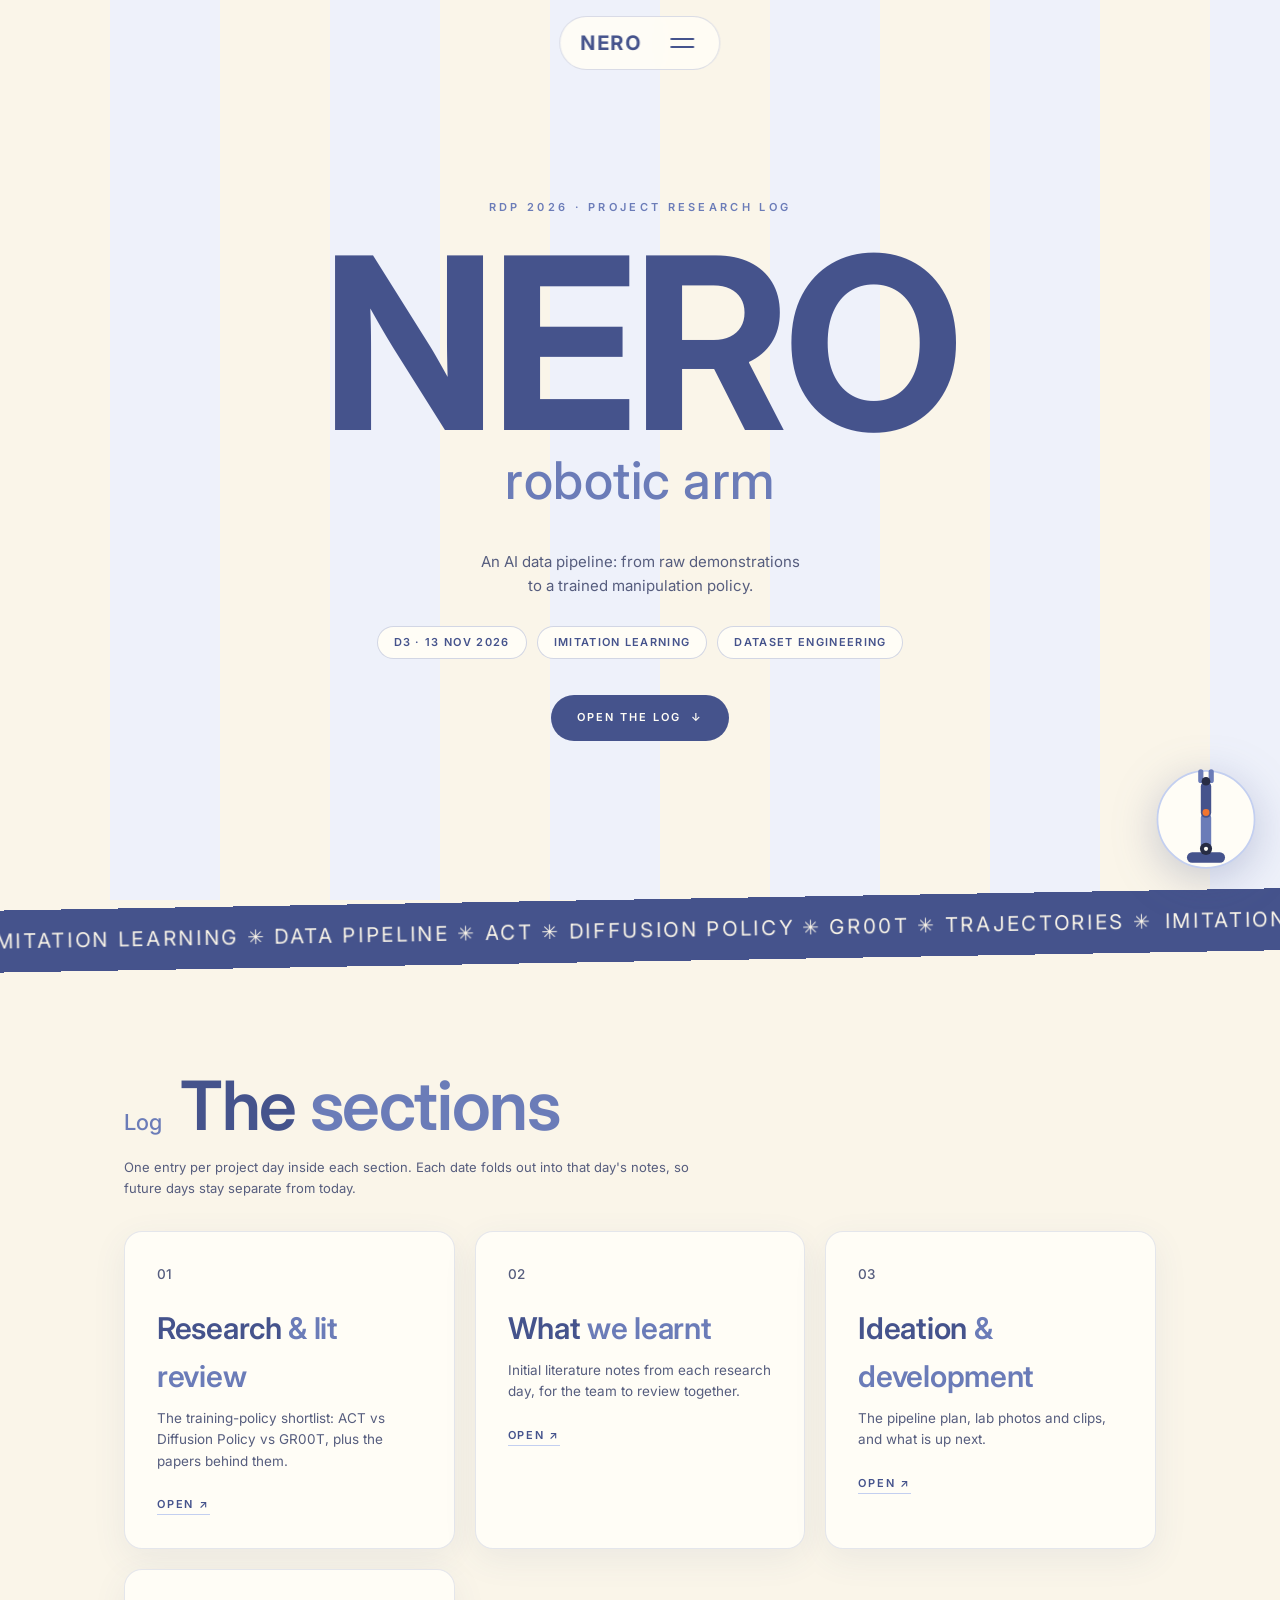
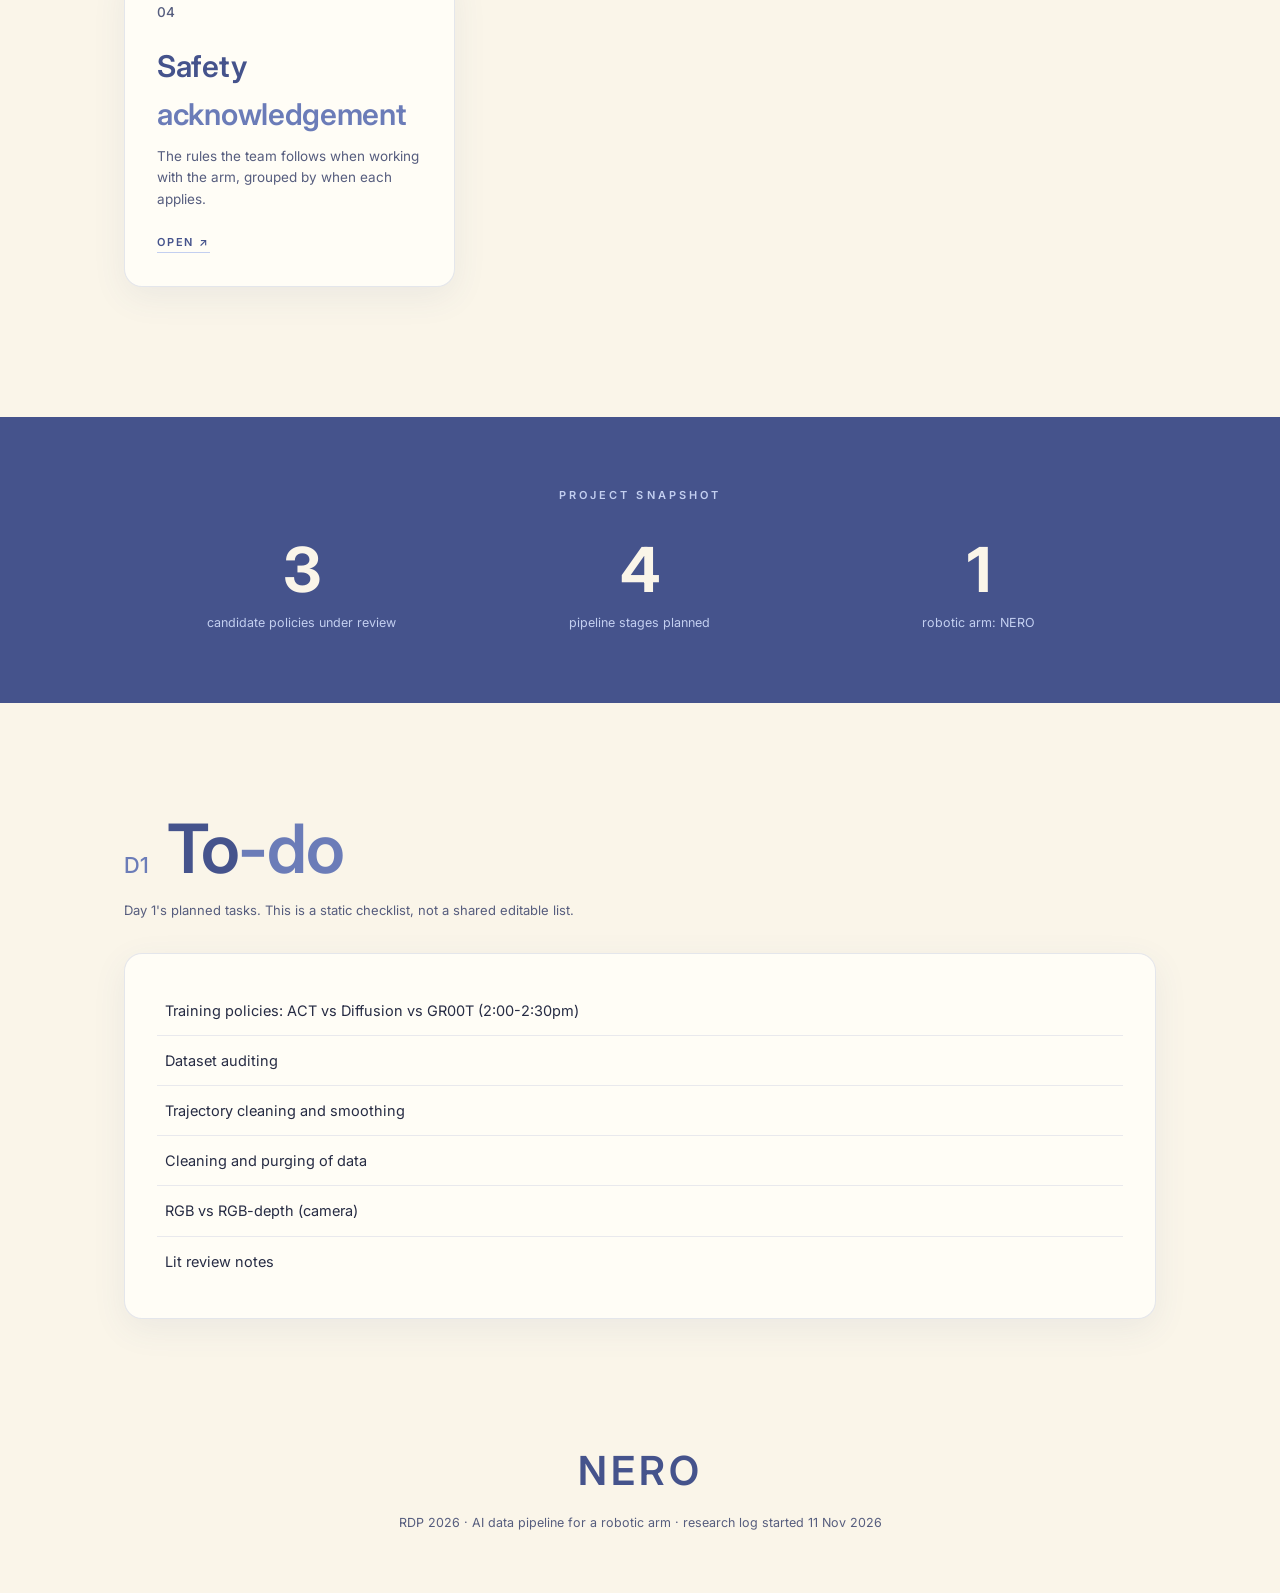
==== commit 1e300e79: "Document Day 3 notes and lab media with source and proposal labels" ====
--- a/index.html
+++ b/index.html
@@ -38,7 +38,7 @@
   <p class="hero-script" data-load="5">robotic arm</p>
   <p class="hero-sub" data-load="6">An AI data pipeline: from raw demonstrations<br>to a trained manipulation policy.</p>
   <div class="hero-meta" data-load="7">
-    <span>D2 &middot; 12 Nov 2026</span>
+    <span>D3 &middot; 13 Nov 2026</span>
     <span>Imitation learning</span>
     <span>Dataset engineering</span>
   </div>
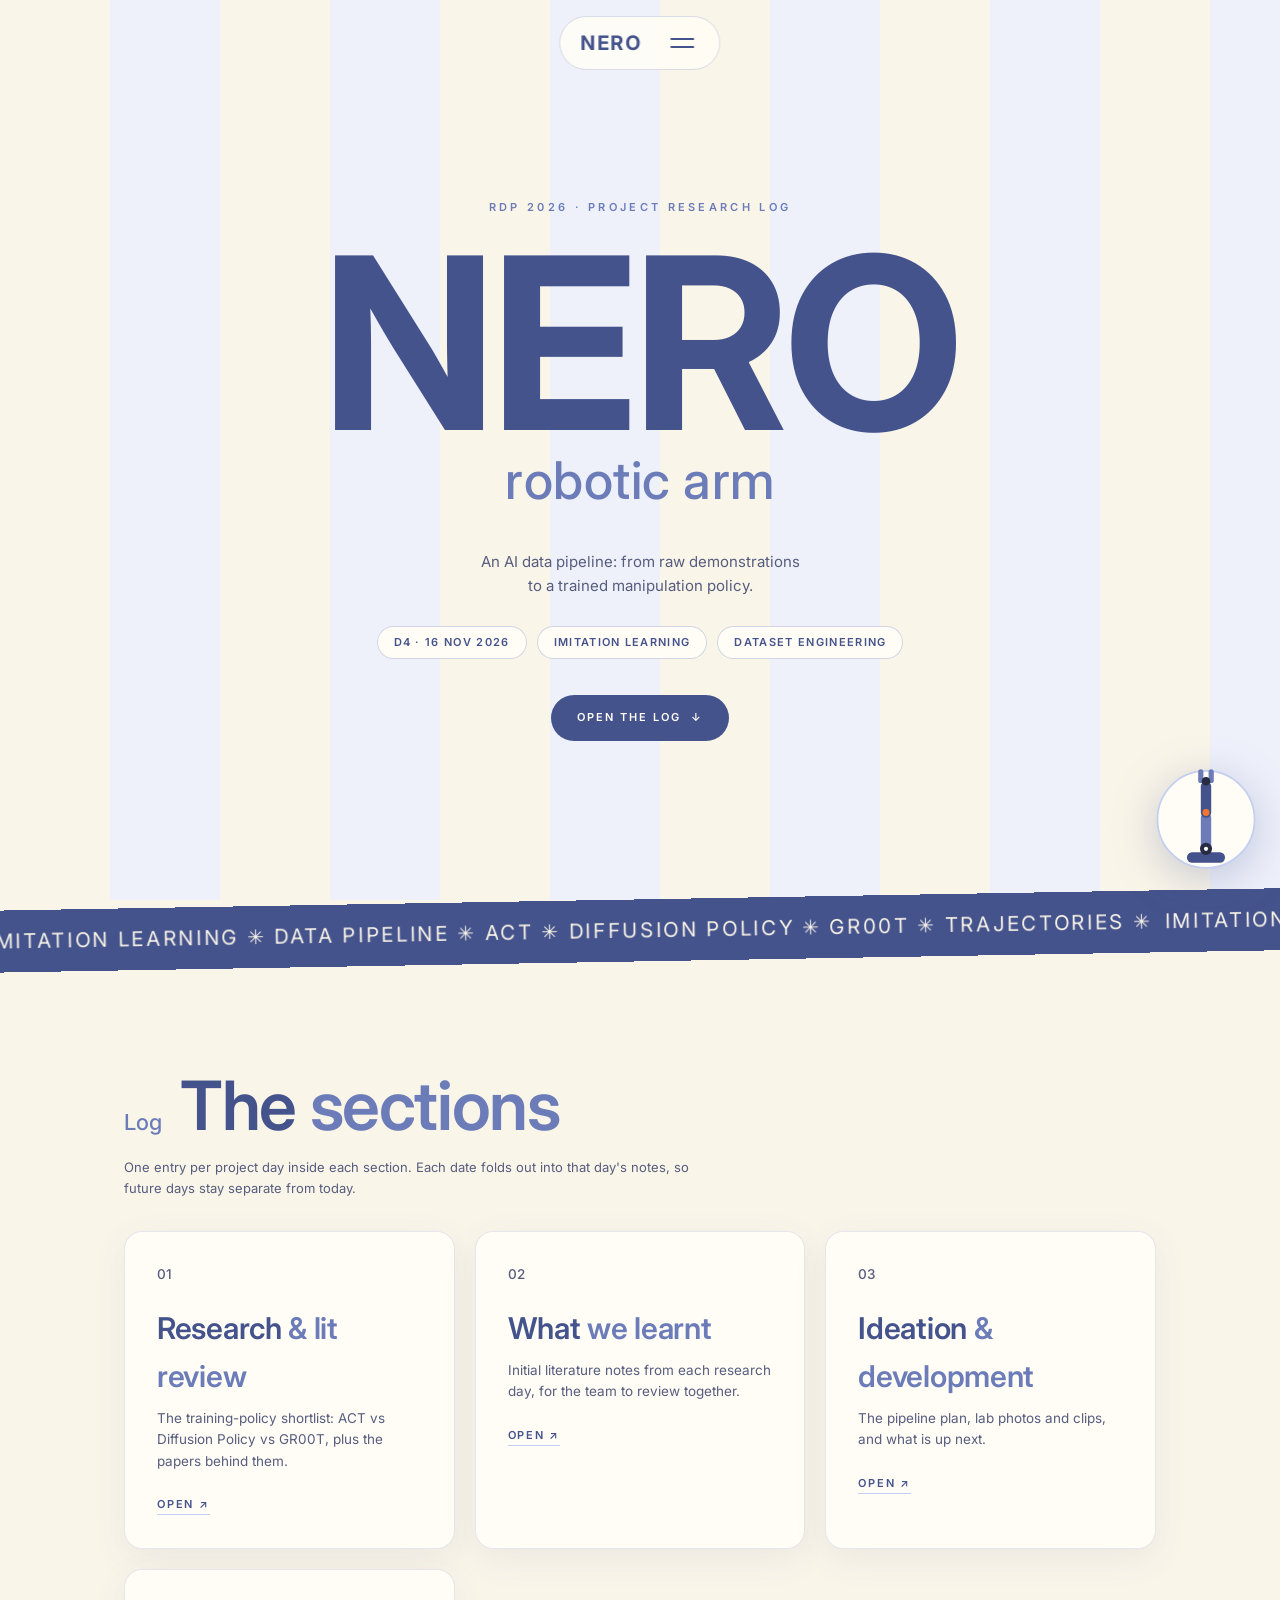
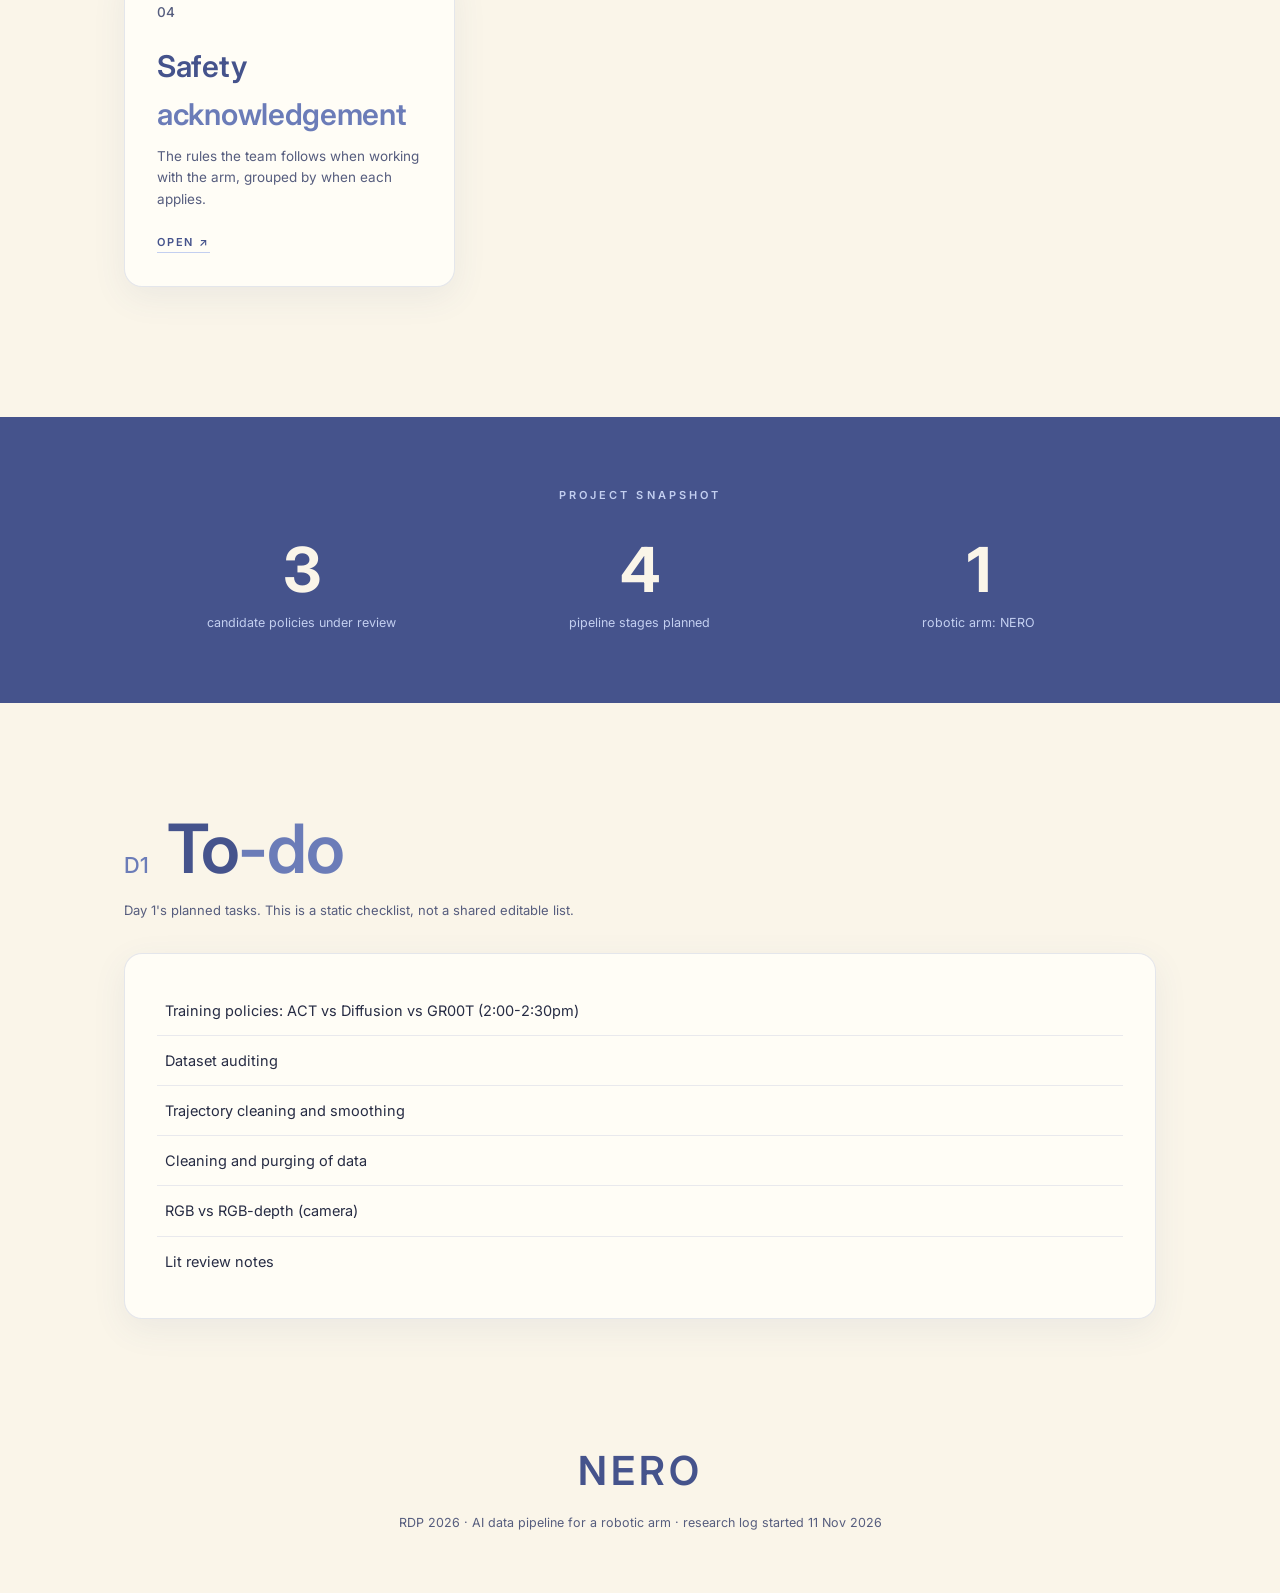
==== commit 92f46e15: "Bring home page badge current for Day 4 on 16 November" ====
--- a/index.html
+++ b/index.html
@@ -38,7 +38,7 @@
   <p class="hero-script" data-load="5">robotic arm</p>
   <p class="hero-sub" data-load="6">An AI data pipeline: from raw demonstrations<br>to a trained manipulation policy.</p>
   <div class="hero-meta" data-load="7">
-    <span>D3 &middot; 13 Nov 2026</span>
+    <span>D4 &middot; 16 Nov 2026</span>
     <span>Imitation learning</span>
     <span>Dataset engineering</span>
   </div>
--- a/styles.css
+++ b/styles.css
@@ -787,3 +787,52 @@
 
 /* long one-word titles (Safety acknowledgement): keep within small screens */
 .page-title-sm { font-size: clamp(28px, 8.5vw, 68px); }
+
+/* Day 3 document, set natively on the page */
+.day3-doc { max-width: 760px; margin: 8px auto 0; font-size: 14.5px; line-height: 1.65; }
+.day3-doc p { margin: 10px 0; }
+.day3-doc .doc-h { font-size: 21px; font-weight: 500; letter-spacing: -.01em; margin: 38px 0 14px; }
+.day3-doc .doc-h:first-child { margin-top: 10px; }
+.day3-doc .doc-h-small { font-size: 17px; }
+.day3-doc .doc-sub { font-size: 15px; font-weight: 700; margin: 26px 0 10px; }
+.day3-doc ul, .day3-doc ol { margin: 8px 0 14px; padding-left: 26px; }
+.day3-doc li { margin: 6px 0; }
+.day3-doc ul ul, .day3-doc ul ol, .day3-doc ol ul, .day3-doc ol ol { margin: 6px 0; }
+.day3-doc .doc-dash { list-style: none; }
+.day3-doc .doc-dash > li { position: relative; }
+.day3-doc .doc-dash > li::before { content: "-"; position: absolute; left: -18px; color: var(--ink-soft); }
+.day3-doc .doc-disc { list-style: disc; }
+.day3-doc .doc-circle { list-style: circle; }
+.day3-doc .doc-dec { list-style: decimal; }
+.day3-doc .doc-dec > li { margin: 16px 0; }
+.day3-doc .doc-roman { list-style: lower-roman; }
+.day3-doc .doc-eq { display: block; margin: 14px 0; max-width: 100%; height: auto; border-radius: 6px; }
+.day3-doc .doc-shot { margin: 22px 0; }
+.day3-doc .doc-shot img { display: block; width: 100%; height: auto; border: 1px solid rgba(107,124,184,.2); border-radius: 8px; }
+.day3-doc code { font-family: ui-monospace, SFMono-Regular, Menlo, Consolas, monospace; font-size: .92em; color: #1f8a70; background: rgba(31,138,112,.09); padding: 1px 5px; border-radius: 4px; }
+.day3-doc .doc-under { display: inline-block; text-align: center; vertical-align: middle; line-height: 1.25; margin: 0 1px; }
+.day3-doc .doc-over { display: block; }
+.day3-doc .doc-above, .day3-doc .doc-below { display: block; font-size: .72em; }
+@media (max-width: 640px) {
+  .day3-doc { font-size: 14px; }
+  .day3-doc .doc-h { font-size: 18.5px; }
+}
+
+/* Rendered LaTeX math (MathJax) in the Day 3 document */
+.day3-doc .doc-eq-math { text-align: center; font-size: 1.08rem; padding: 6px 0; overflow-x: auto; overflow-y: hidden; }
+.day3-doc .doc-note { font-size: 0.92rem; opacity: 0.8; margin: 4px 0 12px; }
+@media (max-width: 640px) { .day3-doc .doc-eq-math { font-size: 0.66rem; } }
+
+/* Day 4 deployment report table */
+.day4-table-wrap { overflow-x: auto; margin: 8px 0 16px; }
+.day4-table { border-collapse: collapse; width: 100%; font-size: 0.95rem; }
+.day4-table th, .day4-table td { border: 1px solid rgba(0,0,0,0.15); padding: 8px 12px; text-align: left; vertical-align: top; }
+.day4-table th { font-weight: 600; background: rgba(0,0,0,0.04); }
+@media (max-width: 640px) { .day4-table { font-size: 0.85rem; } .day4-table th, .day4-table td { padding: 6px 8px; } }
+.day4-doc .day4-flow { font-weight: 600; line-height: 1.8; }
+.day4-entry .log-inner .section { padding-top: 28px; }
+.day4-entry .subhead { margin-bottom: 14px; }
+.day4-entry .subhead-note { margin: 0 0 24px; }
+.day4-demo { margin: 0 0 28px; max-width: 760px; }
+.day4-demo video { width: 100%; display: block; border-radius: 8px; background: var(--stripe); max-height: 560px; }
+.day4-demo figcaption { font-size: 0.9rem; opacity: 0.8; margin-top: 8px; }
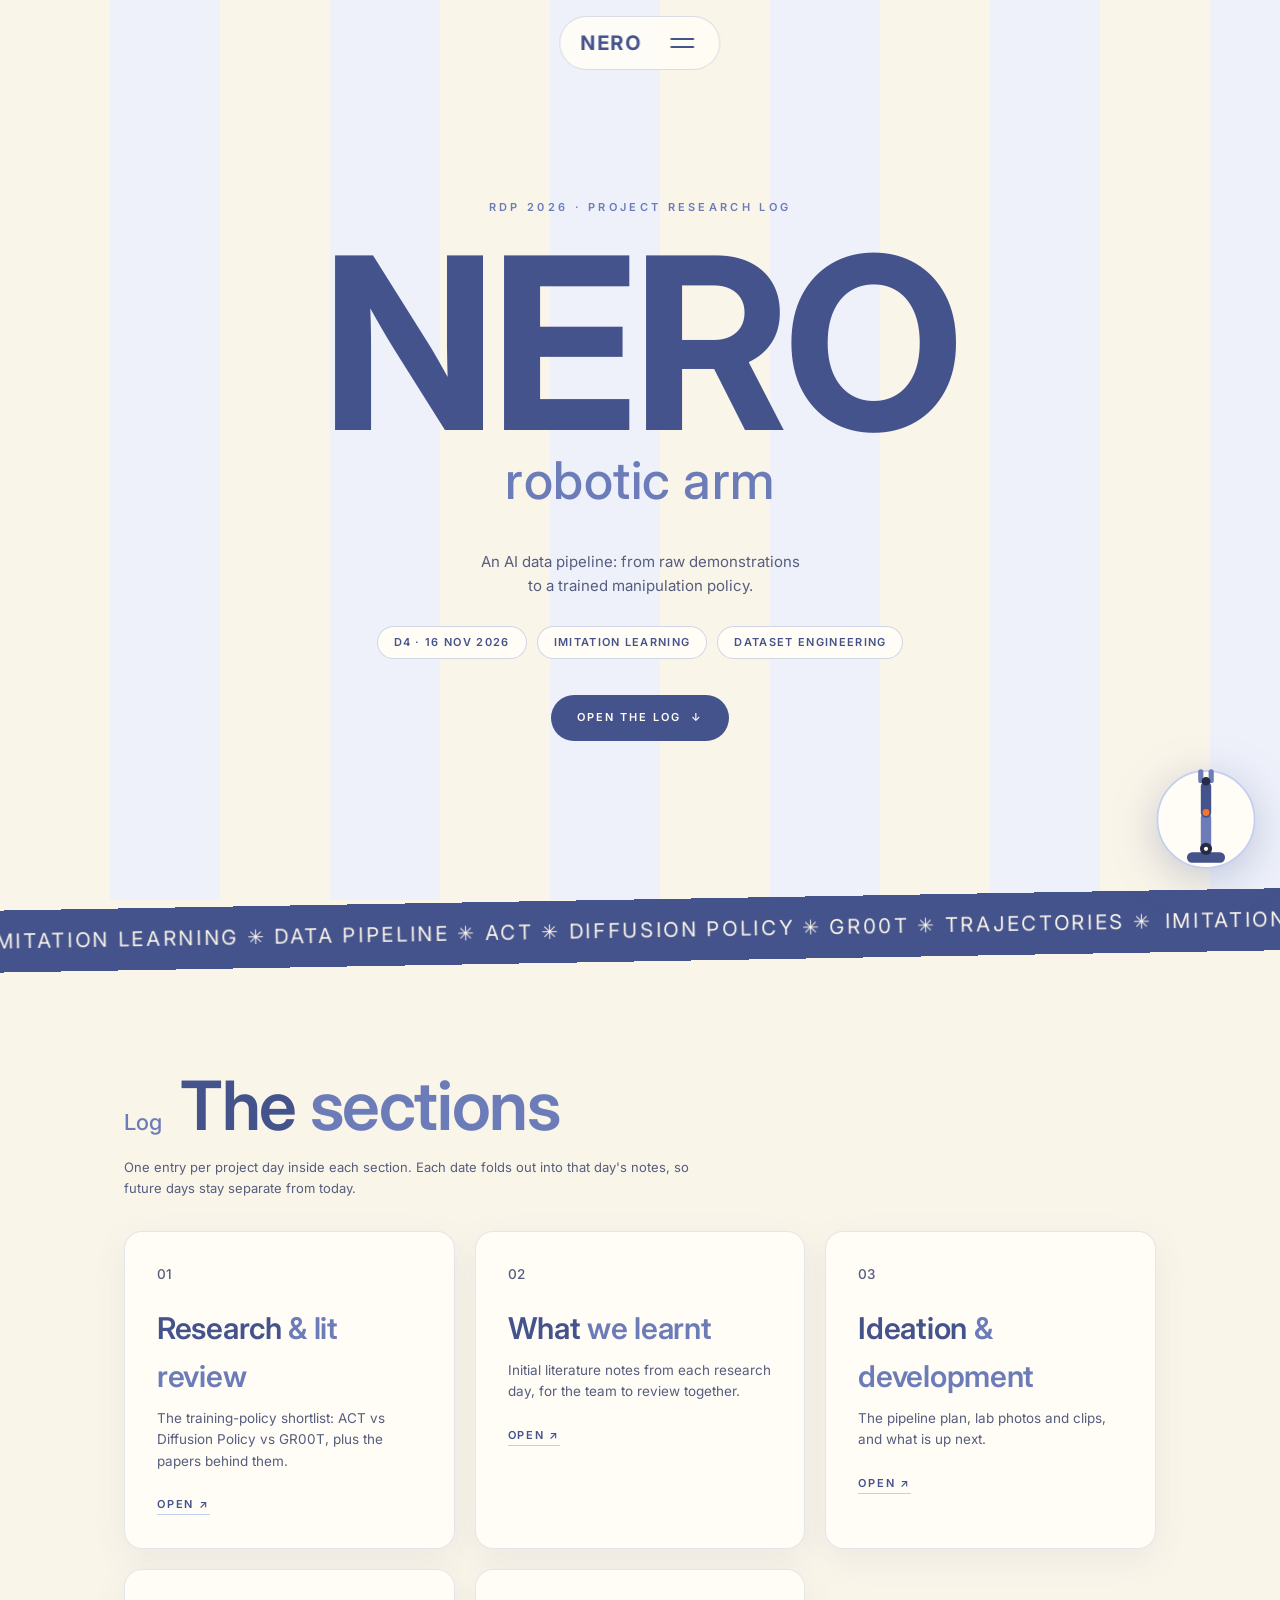
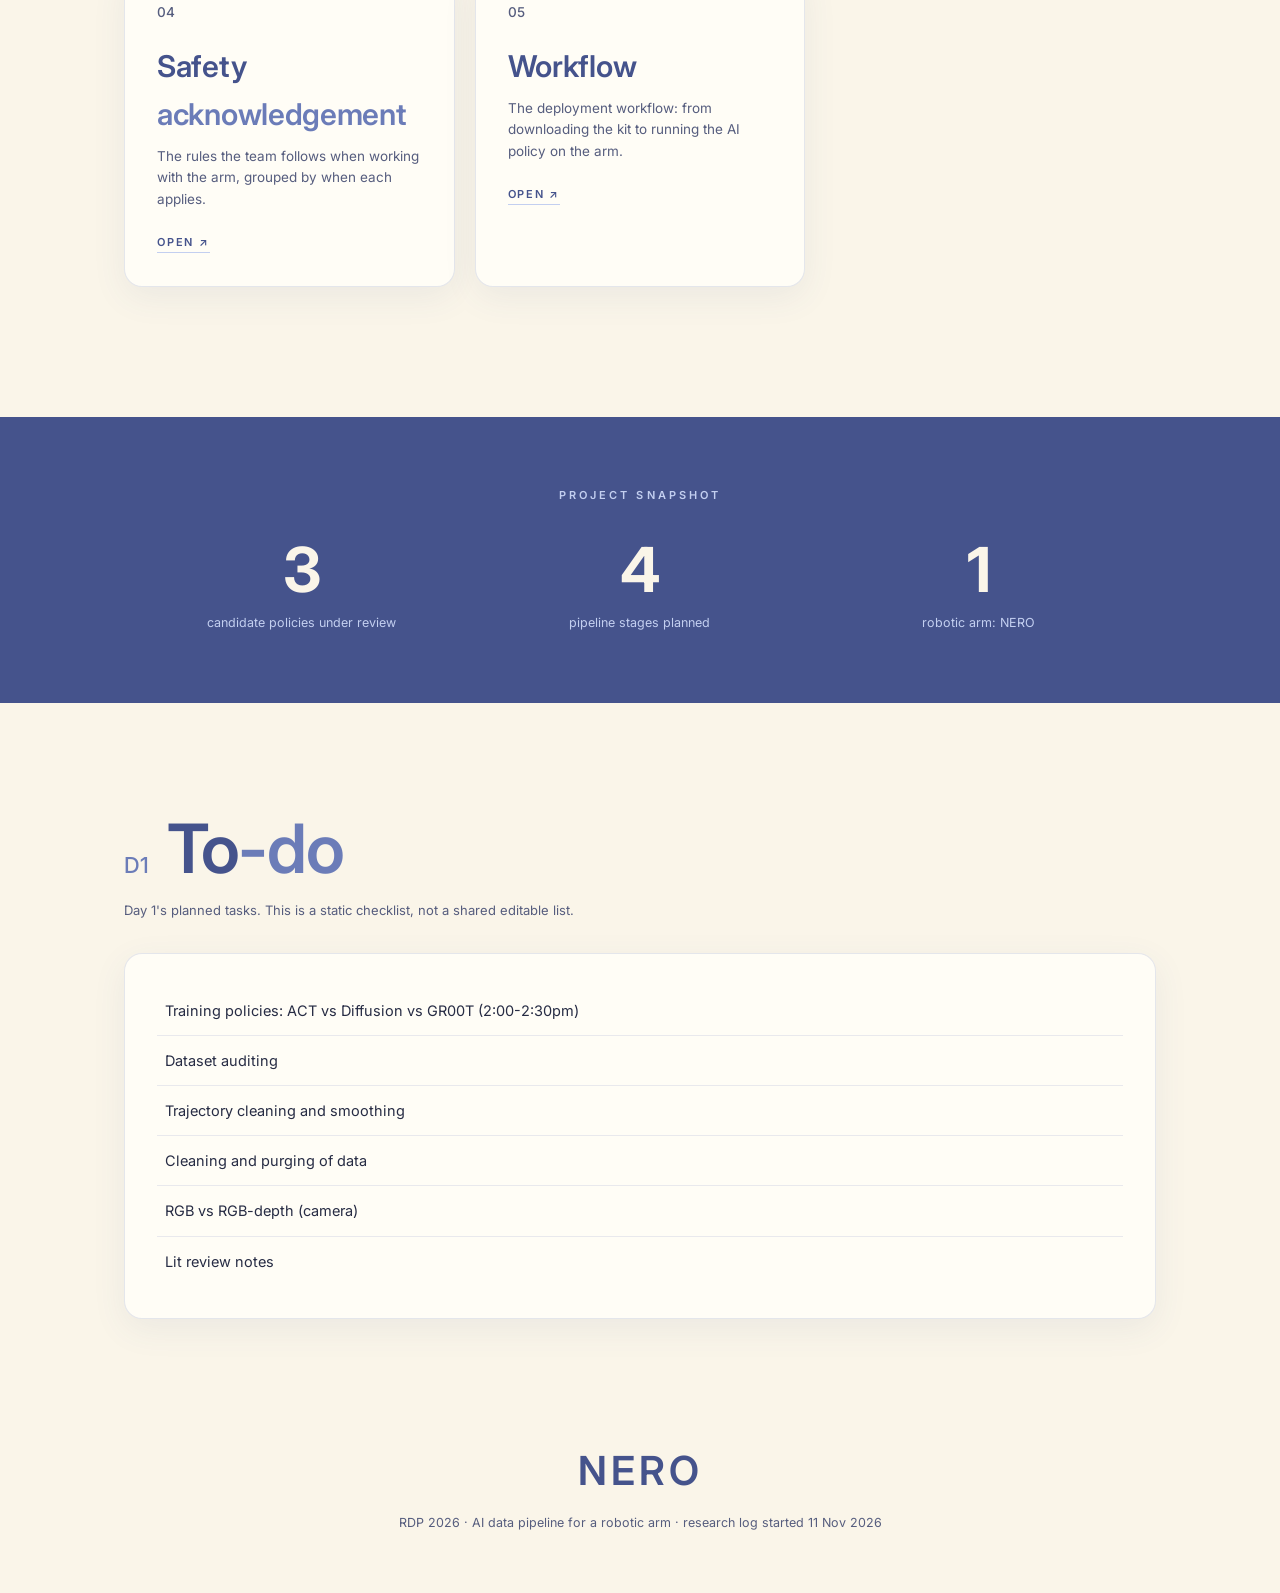
==== commit a73b6cb6: "Add workflow page with deployment steps" ====
--- a/index.html
+++ b/index.html
@@ -26,6 +26,7 @@
     <a href="learnt.html" style="--i:2">What <em>we learnt</em></a>
     <a href="ideation.html" style="--i:3">Ideation <em>&amp; development</em></a>
     <a href="safety.html" style="--i:4">Safety <em>acknowledgement</em></a>
+    <a href="workflow.html" style="--i:5">Workflow</a>
   </nav>
   <p class="menu-foot">RDP 2026 &middot; project research log</p>
 </div>
@@ -83,6 +84,12 @@
       <p class="page-link-no">04</p>
       <h3>Safety <em>acknowledgement</em></h3>
       <p>The rules the team follows when working with the arm, grouped by when each applies.</p>
+      <span class="page-link-go">Open &nearr;</span>
+    </a>
+    <a class="card page-link" href="workflow.html" data-reveal style="--i:4">
+      <p class="page-link-no">05</p>
+      <h3>Workflow</h3>
+      <p>The deployment workflow: from downloading the kit to running the AI policy on the arm.</p>
       <span class="page-link-go">Open &nearr;</span>
     </a>
   </div>
--- a/styles.css
+++ b/styles.css
@@ -836,3 +836,32 @@
 .day4-demo { margin: 0 0 28px; max-width: 760px; }
 .day4-demo video { width: 100%; display: block; border-radius: 8px; background: var(--stripe); max-height: 560px; }
 .day4-demo figcaption { font-size: 0.9rem; opacity: 0.8; margin-top: 8px; }
+
+/* Full-width day introductions and native source text. */
+.log-entry .log-inner .section > .section-note,
+.log-entry .log-inner .section > .subhead-note {
+  width: 100%; max-width: none; margin: 16px 0 30px;
+  padding: 20px 0; border-top: 1px solid var(--powder);
+  border-bottom: 1px solid var(--powder); color: var(--ink-soft);
+  font-size: clamp(15px, 1.45vw, 17px); line-height: 1.85;
+  text-align: left; text-wrap: pretty;
+}
+.log-entry .log-inner .section > .subhead {
+  max-width: none; margin: 12px 0 16px; text-align: left;
+  font-size: clamp(24px, 3vw, 34px); line-height: 1.3;
+}
+.source-text { margin: 28px 0; }
+.source-line { font: inherit; overflow-wrap: anywhere; color: var(--ink); }
+.native-notes-table { table-layout: fixed; }
+.native-notes-table th, .native-notes-table td { overflow-wrap: anywhere; }
+@media (max-width:640px) {
+  .log-entry .log-inner .section > .section-note,
+  .log-entry .log-inner .section > .subhead-note { padding: 16px 0; line-height: 1.75; }
+  .native-notes-table { font-size: 12px; }
+  .native-notes-table th, .native-notes-table td { padding: 7px 5px; }
+}
+
+/* Workflow page */
+.workflow-page code { font-family: ui-monospace, SFMono-Regular, Menlo, Consolas, monospace; font-size: .92em; color: #1f8a70; background: rgba(31,138,112,.09); padding: 1px 5px; border-radius: 4px; }
+.workflow-page .cmd-block { font-family: ui-monospace, SFMono-Regular, Menlo, Consolas, monospace; font-size: .9rem; line-height: 1.7; background: rgba(31,138,112,.06); border: 1px solid rgba(31,138,112,.18); border-radius: 8px; padding: 12px 16px; margin: 12px 0 6px; overflow-x: auto; white-space: pre; }
+.workflow-page .step-note { font-size: .92rem; opacity: .8; margin: 8px 0 0; }
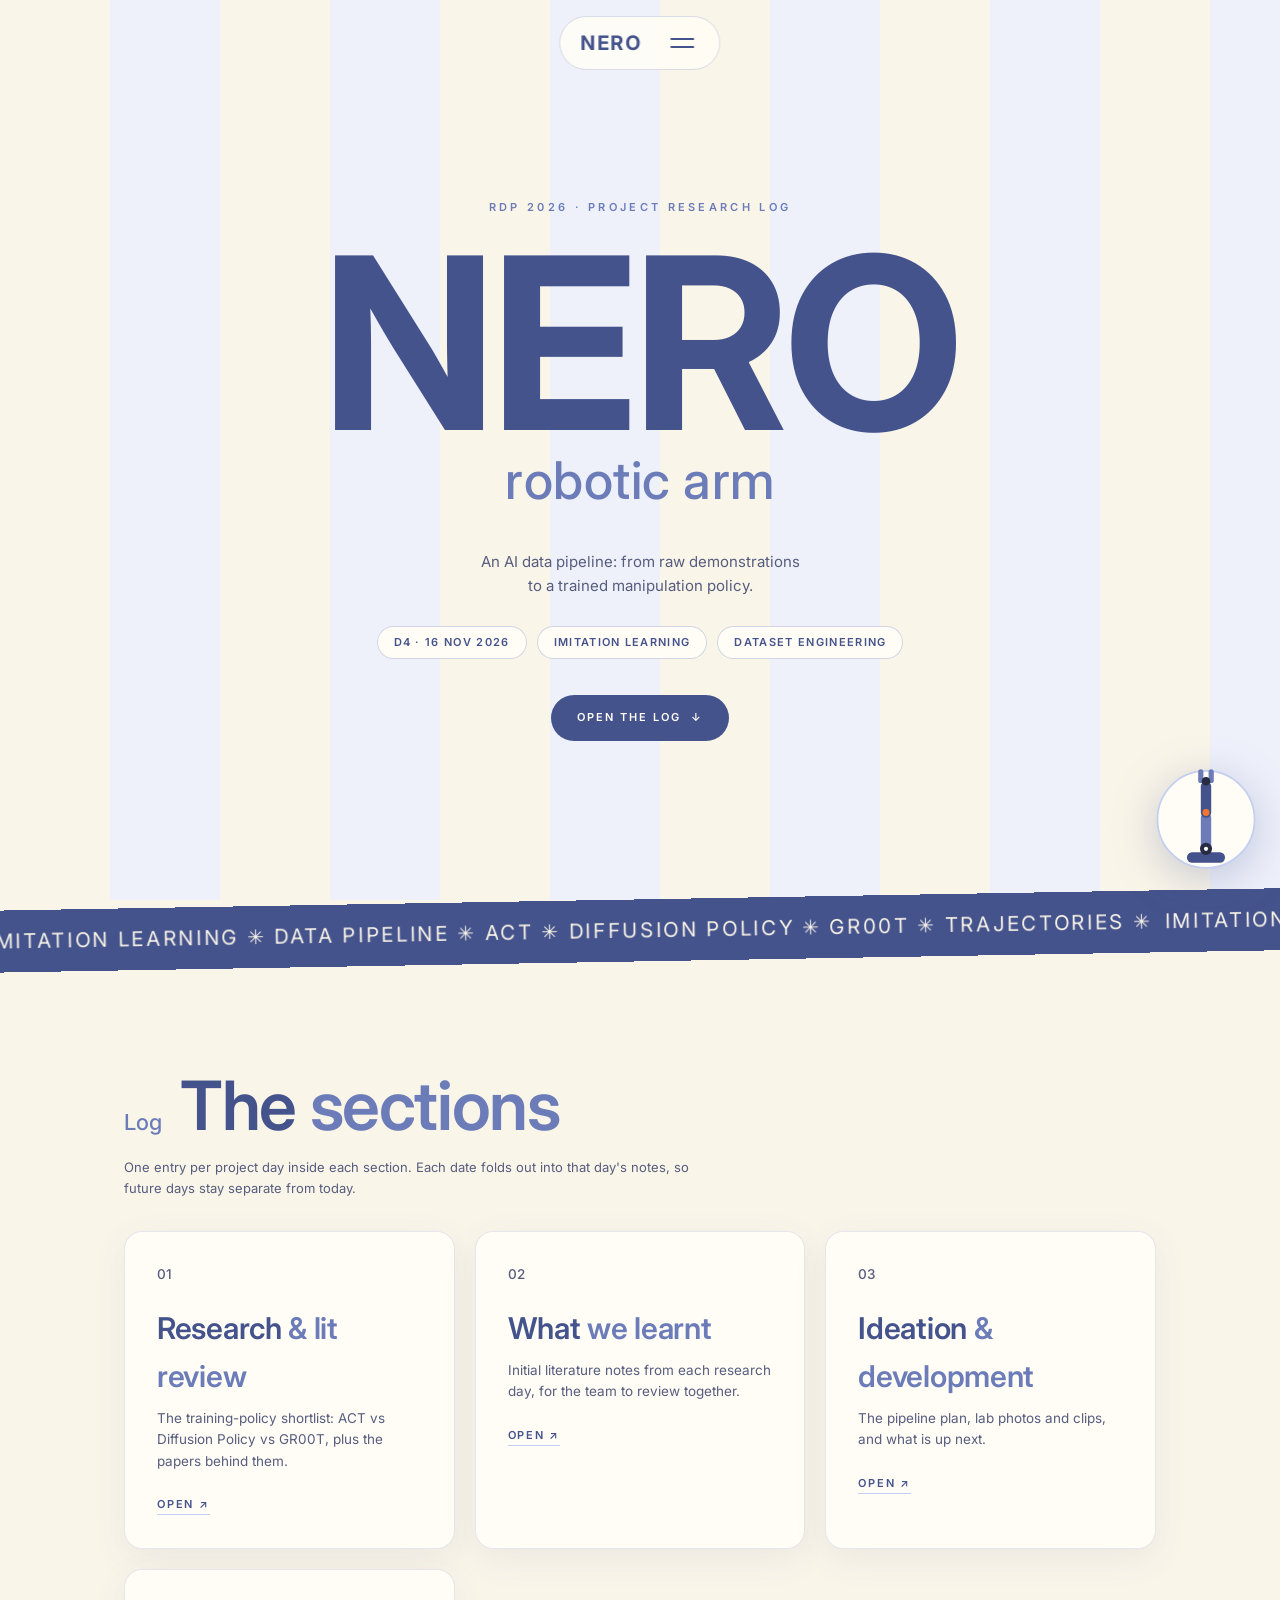
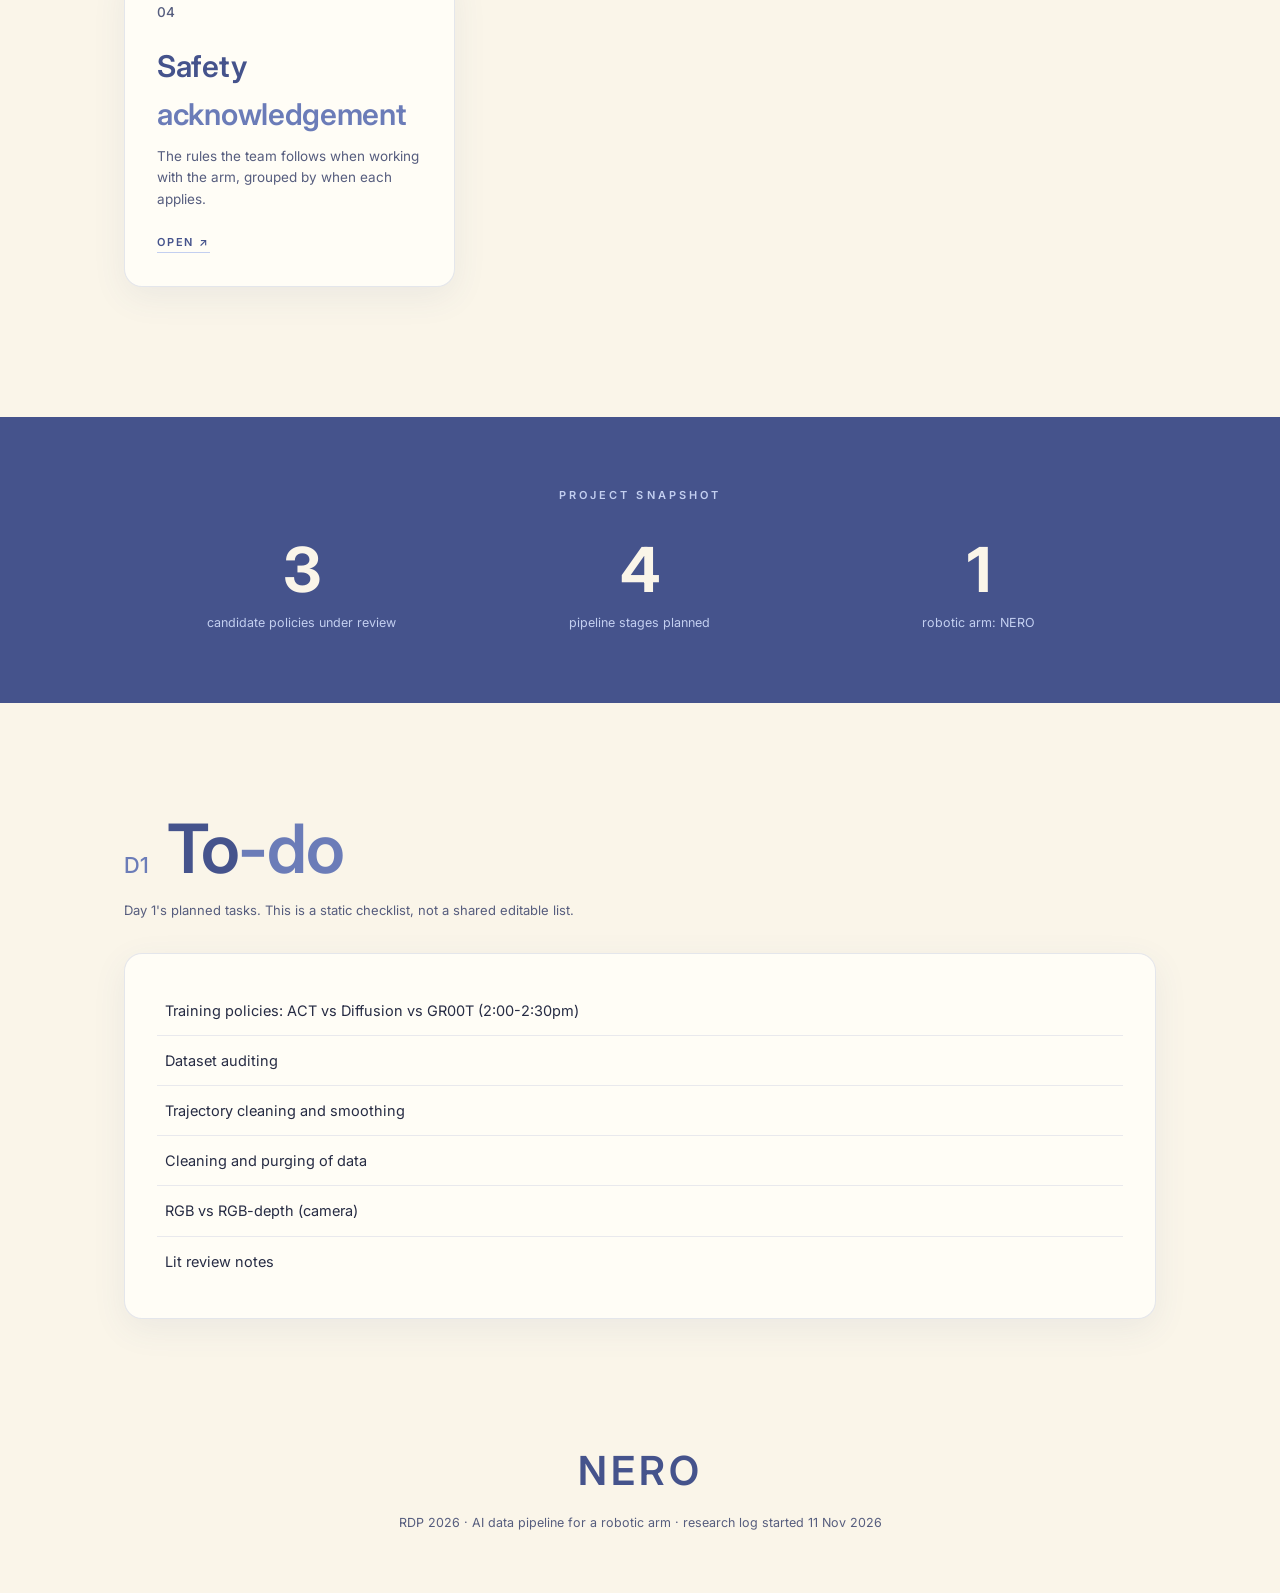
==== commit 26b51c7e: "Remove dates from Ideation entries (no day gaps); remove Workflow section" ====
--- a/index.html
+++ b/index.html
@@ -26,7 +26,6 @@
     <a href="learnt.html" style="--i:2">What <em>we learnt</em></a>
     <a href="ideation.html" style="--i:3">Ideation <em>&amp; development</em></a>
     <a href="safety.html" style="--i:4">Safety <em>acknowledgement</em></a>
-    <a href="workflow.html" style="--i:5">Workflow</a>
   </nav>
   <p class="menu-foot">RDP 2026 &middot; project research log</p>
 </div>
@@ -84,12 +83,6 @@
       <p class="page-link-no">04</p>
       <h3>Safety <em>acknowledgement</em></h3>
       <p>The rules the team follows when working with the arm, grouped by when each applies.</p>
-      <span class="page-link-go">Open &nearr;</span>
-    </a>
-    <a class="card page-link" href="workflow.html" data-reveal style="--i:4">
-      <p class="page-link-no">05</p>
-      <h3>Workflow</h3>
-      <p>The deployment workflow: from downloading the kit to running the AI policy on the arm.</p>
       <span class="page-link-go">Open &nearr;</span>
     </a>
   </div>
--- a/styles.css
+++ b/styles.css
@@ -836,6 +836,7 @@
 .day4-demo { margin: 0 0 28px; max-width: 760px; }
 .day4-demo video { width: 100%; display: block; border-radius: 8px; background: var(--stripe); max-height: 560px; }
 .day4-demo figcaption { font-size: 0.9rem; opacity: 0.8; margin-top: 8px; }
+.day4-demo.demo-portrait video { width: auto; max-width: 100%; margin: 0 auto; }
 
 /* Full-width day introductions and native source text. */
 .log-entry .log-inner .section > .section-note,
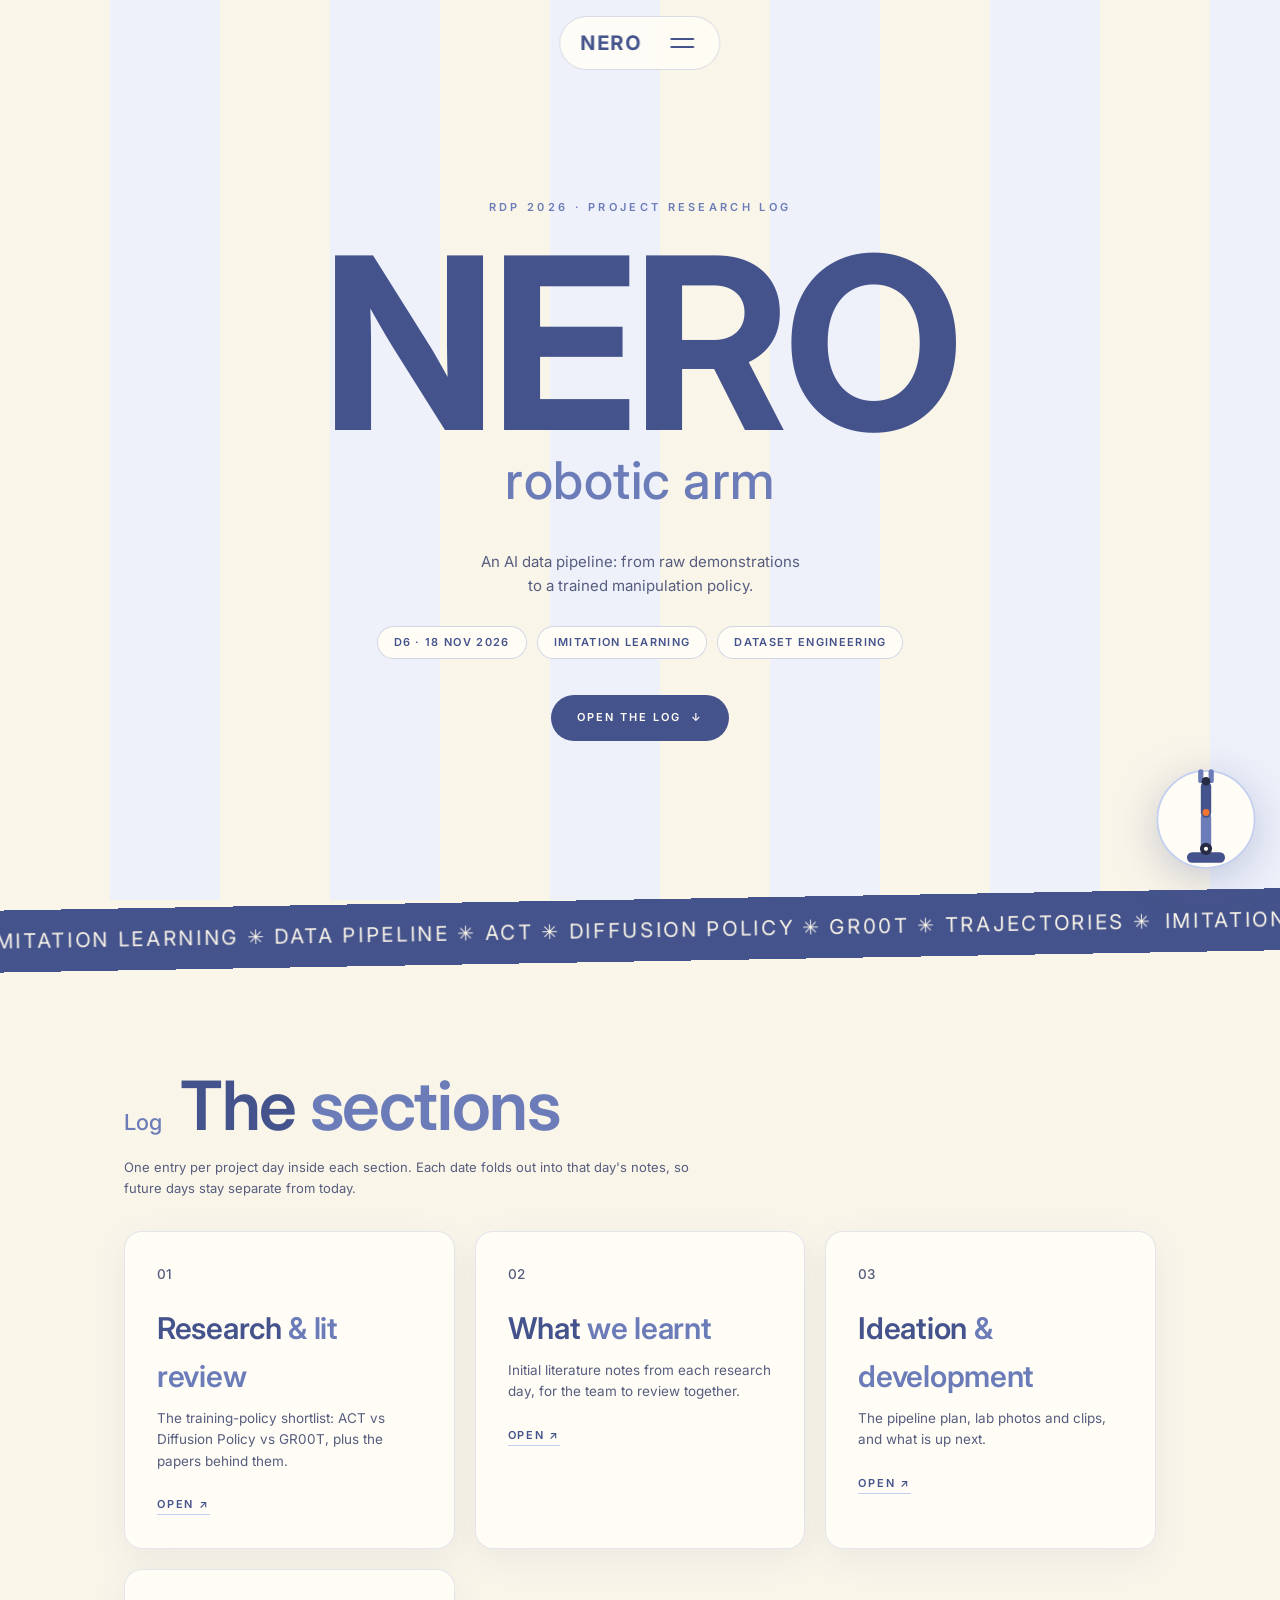
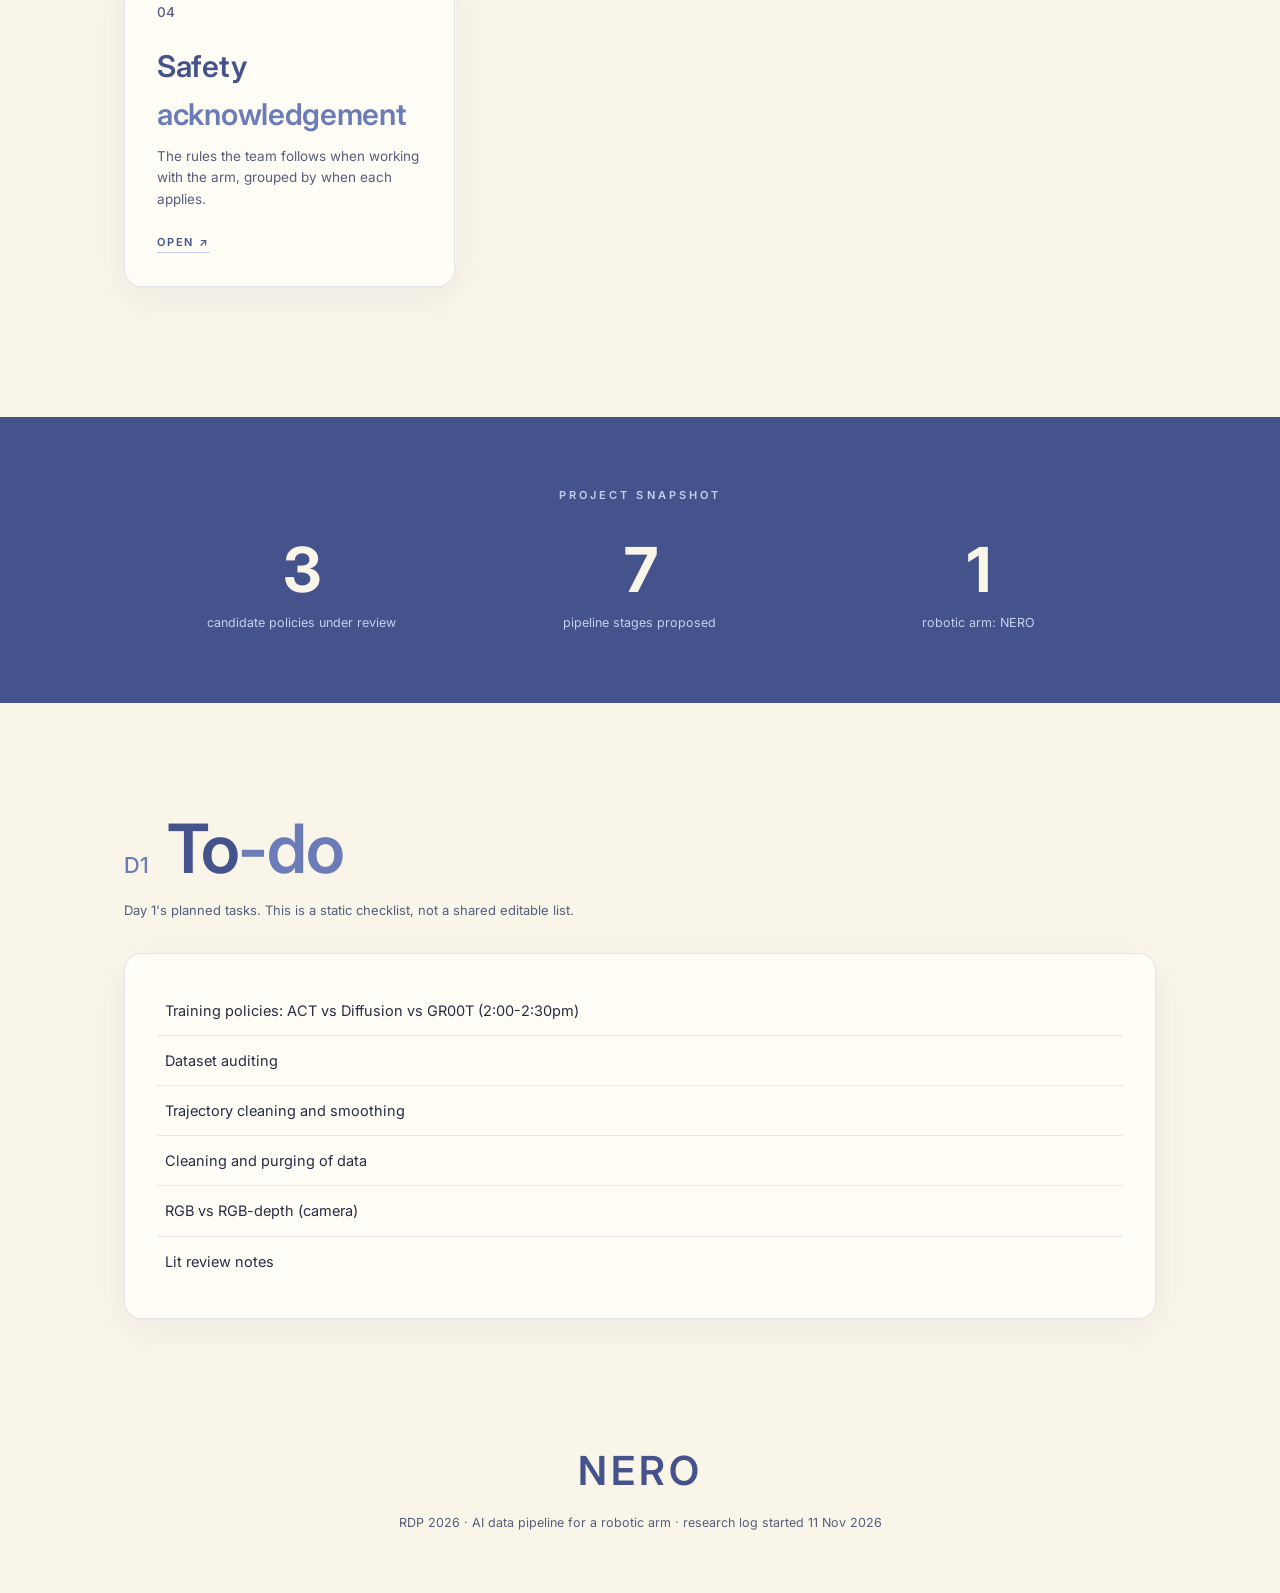
==== commit 5e23318f: "Site audit: factual fixes, LaTeX cleanup, remove duplicated Stage 5 block - learnt.html: repair garb" ====
--- a/index.html
+++ b/index.html
@@ -38,7 +38,7 @@
   <p class="hero-script" data-load="5">robotic arm</p>
   <p class="hero-sub" data-load="6">An AI data pipeline: from raw demonstrations<br>to a trained manipulation policy.</p>
   <div class="hero-meta" data-load="7">
-    <span>D4 &middot; 16 Nov 2026</span>
+    <span>D6 &middot; 18 Nov 2026</span>
     <span>Imitation learning</span>
     <span>Dataset engineering</span>
   </div>
@@ -96,8 +96,8 @@
       <p class="band-label">candidate policies under review</p>
     </div>
     <div class="band-item">
-      <p class="band-num"><span class="count" data-count="4">4</span></p>
-      <p class="band-label">pipeline stages planned</p>
+      <p class="band-num"><span class="count" data-count="7">7</span></p>
+      <p class="band-label">pipeline stages proposed</p>
     </div>
     <div class="band-item">
       <p class="band-num"><span class="count" data-count="1">1</span></p>
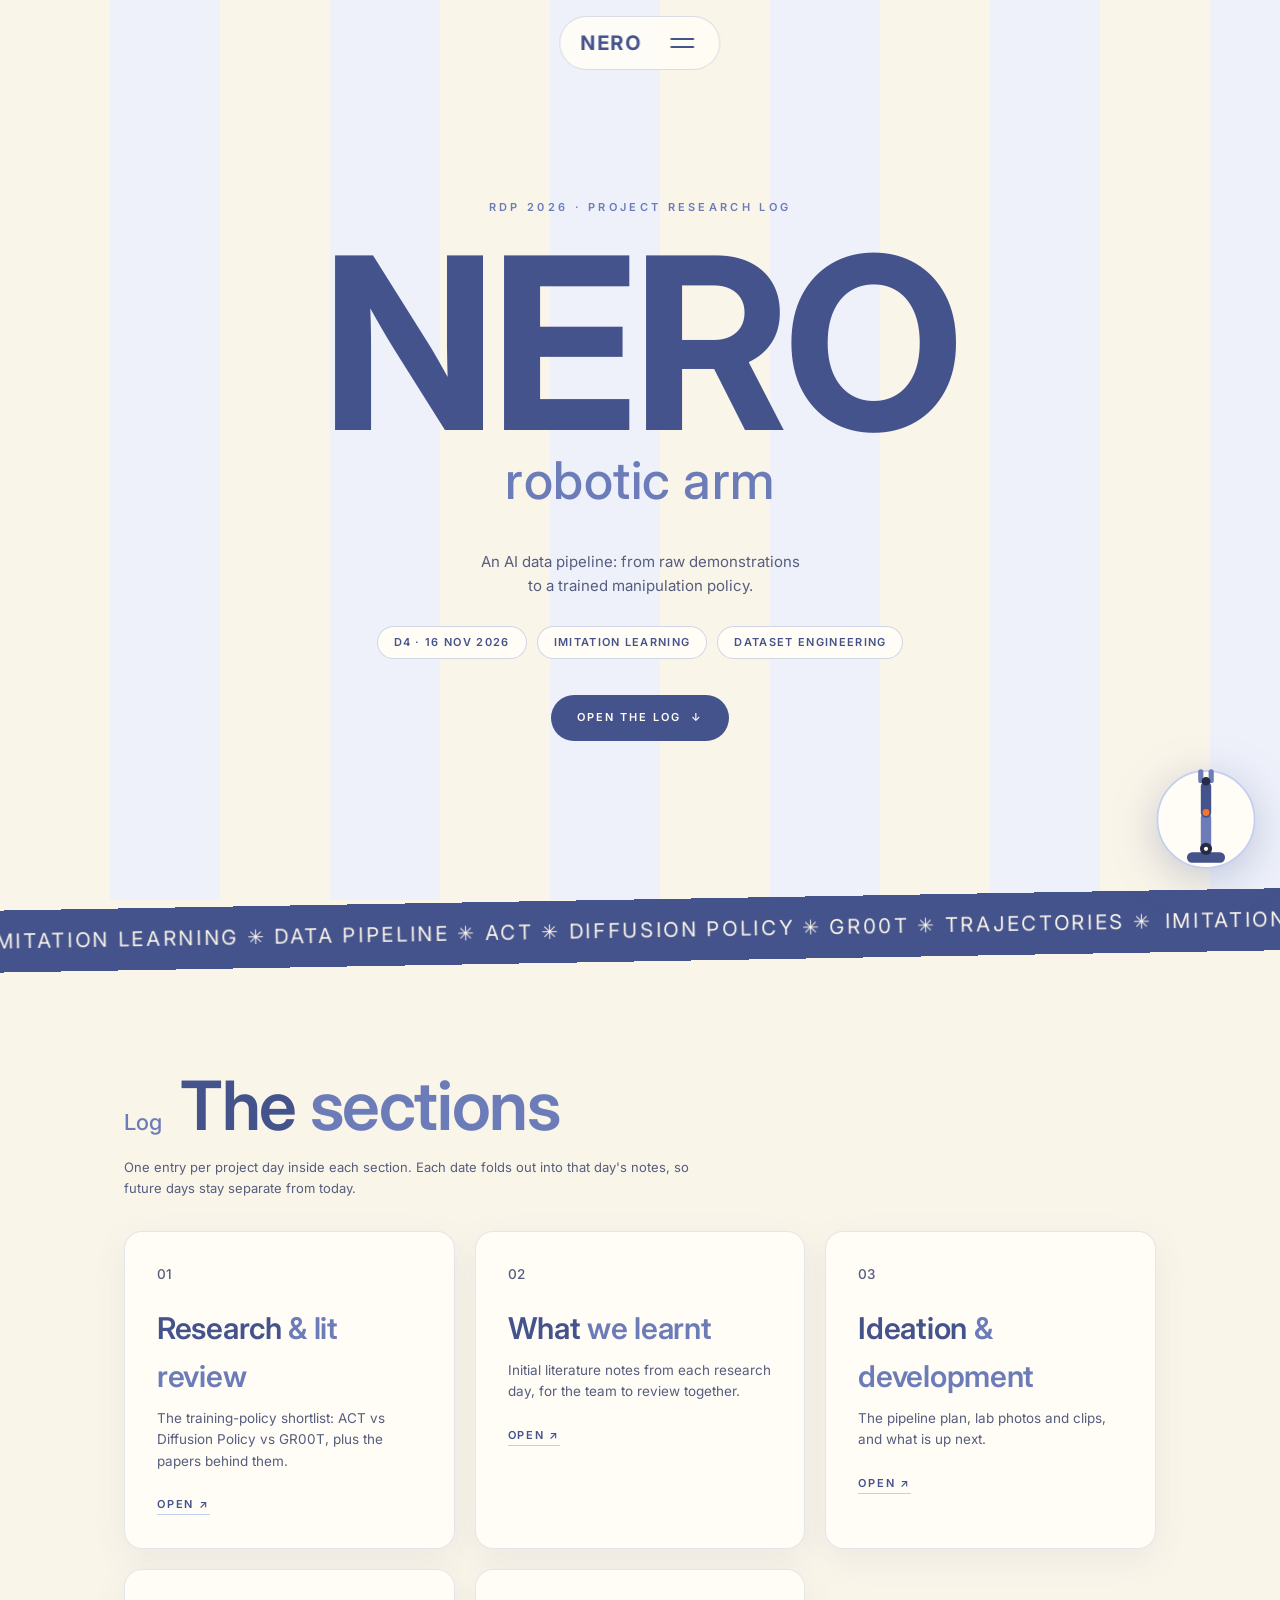
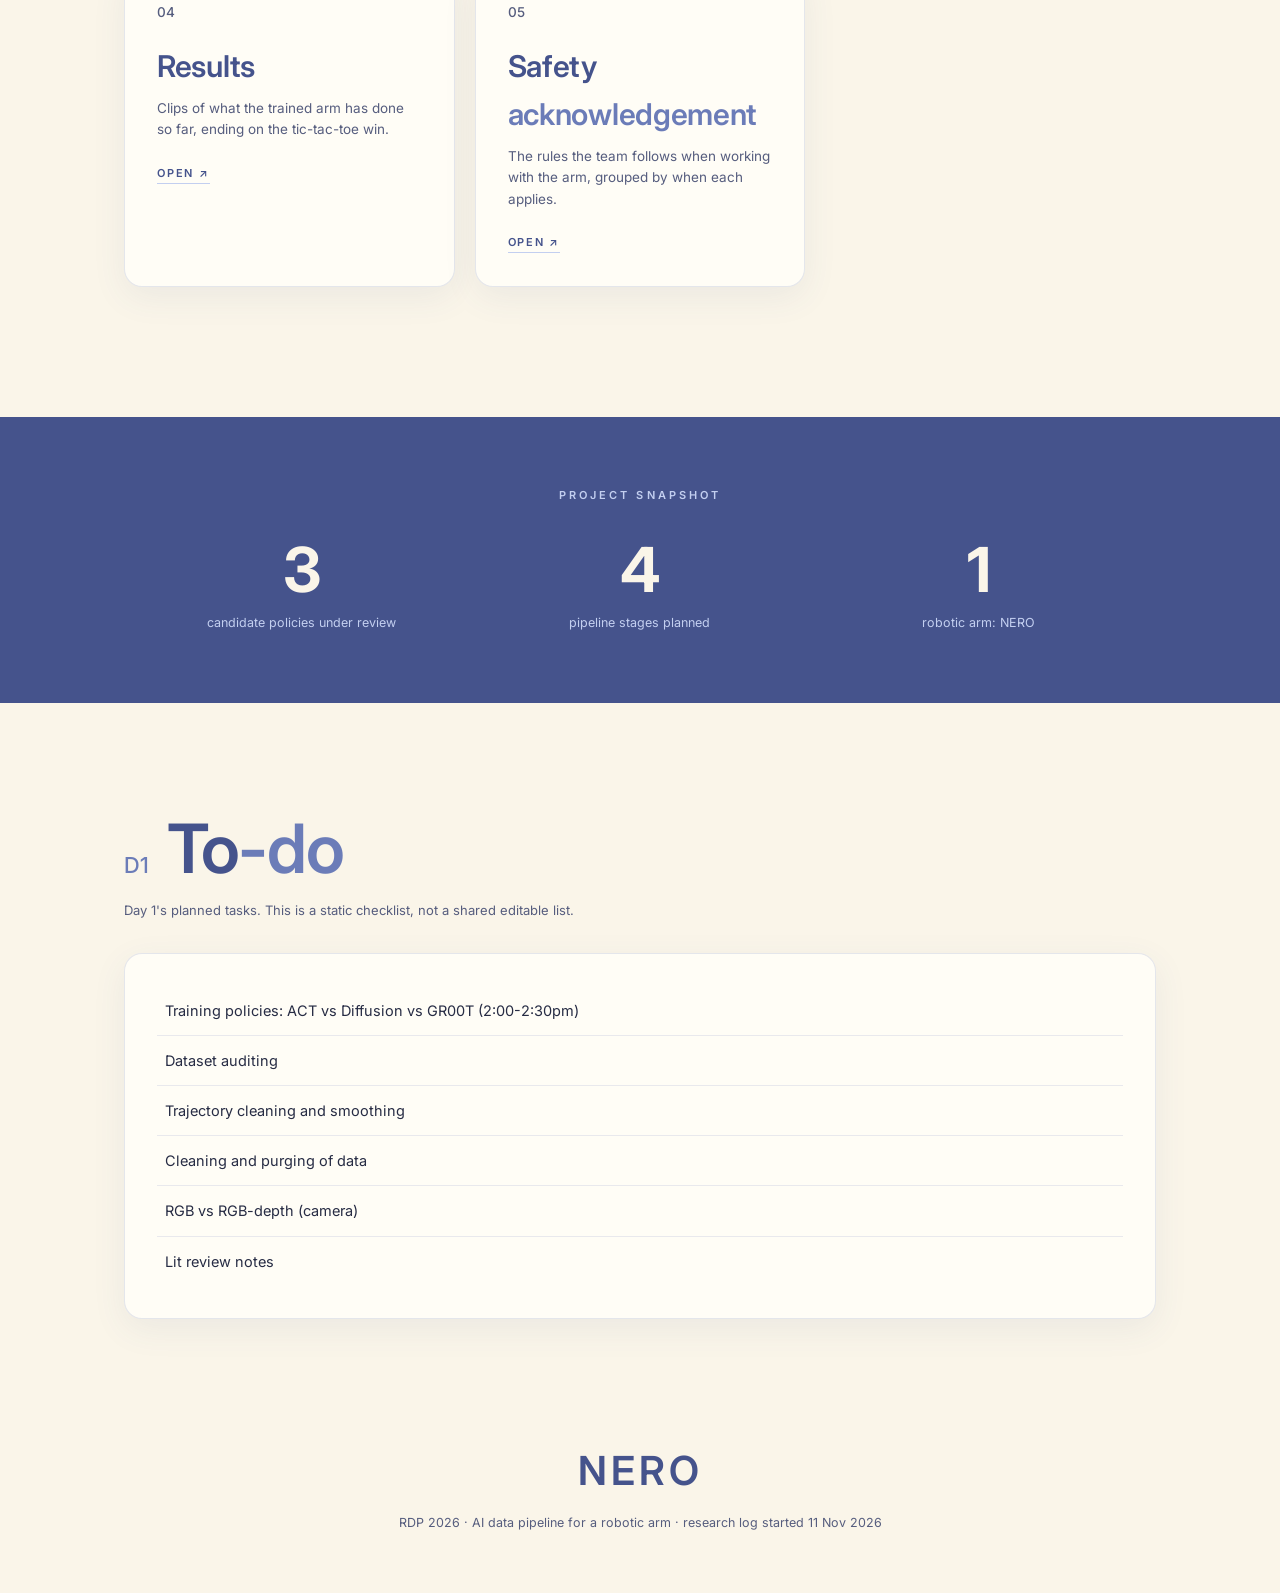
==== commit 6dc1fd8a: "Add Results section: tic-tac-toe win clip (trimmed to end on the win) plus three more run clips" ====
--- a/index.html
+++ b/index.html
@@ -25,7 +25,8 @@
     <a href="research.html" style="--i:1">Research <em>&amp; lit review</em></a>
     <a href="learnt.html" style="--i:2">What <em>we learnt</em></a>
     <a href="ideation.html" style="--i:3">Ideation <em>&amp; development</em></a>
-    <a href="safety.html" style="--i:4">Safety <em>acknowledgement</em></a>
+    <a href="results.html" style="--i:4">Results</a>
+    <a href="safety.html" style="--i:5">Safety <em>acknowledgement</em></a>
   </nav>
   <p class="menu-foot">RDP 2026 &middot; project research log</p>
 </div>
@@ -38,7 +39,7 @@
   <p class="hero-script" data-load="5">robotic arm</p>
   <p class="hero-sub" data-load="6">An AI data pipeline: from raw demonstrations<br>to a trained manipulation policy.</p>
   <div class="hero-meta" data-load="7">
-    <span>D6 &middot; 18 Nov 2026</span>
+    <span>D4 &middot; 16 Nov 2026</span>
     <span>Imitation learning</span>
     <span>Dataset engineering</span>
   </div>
@@ -79,8 +80,14 @@
       <p>The pipeline plan, lab photos and clips, and what is up next.</p>
       <span class="page-link-go">Open &nearr;</span>
     </a>
-    <a class="card page-link" href="safety.html" data-reveal style="--i:3">
+    <a class="card page-link" href="results.html" data-reveal style="--i:3">
       <p class="page-link-no">04</p>
+      <h3>Results</h3>
+      <p>Clips of what the trained arm has done so far, ending on the tic-tac-toe win.</p>
+      <span class="page-link-go">Open &nearr;</span>
+    </a>
+    <a class="card page-link" href="safety.html" data-reveal style="--i:4">
+      <p class="page-link-no">05</p>
       <h3>Safety <em>acknowledgement</em></h3>
       <p>The rules the team follows when working with the arm, grouped by when each applies.</p>
       <span class="page-link-go">Open &nearr;</span>
@@ -96,8 +103,8 @@
       <p class="band-label">candidate policies under review</p>
     </div>
     <div class="band-item">
-      <p class="band-num"><span class="count" data-count="7">7</span></p>
-      <p class="band-label">pipeline stages proposed</p>
+      <p class="band-num"><span class="count" data-count="4">4</span></p>
+      <p class="band-label">pipeline stages planned</p>
     </div>
     <div class="band-item">
       <p class="band-num"><span class="count" data-count="1">1</span></p>
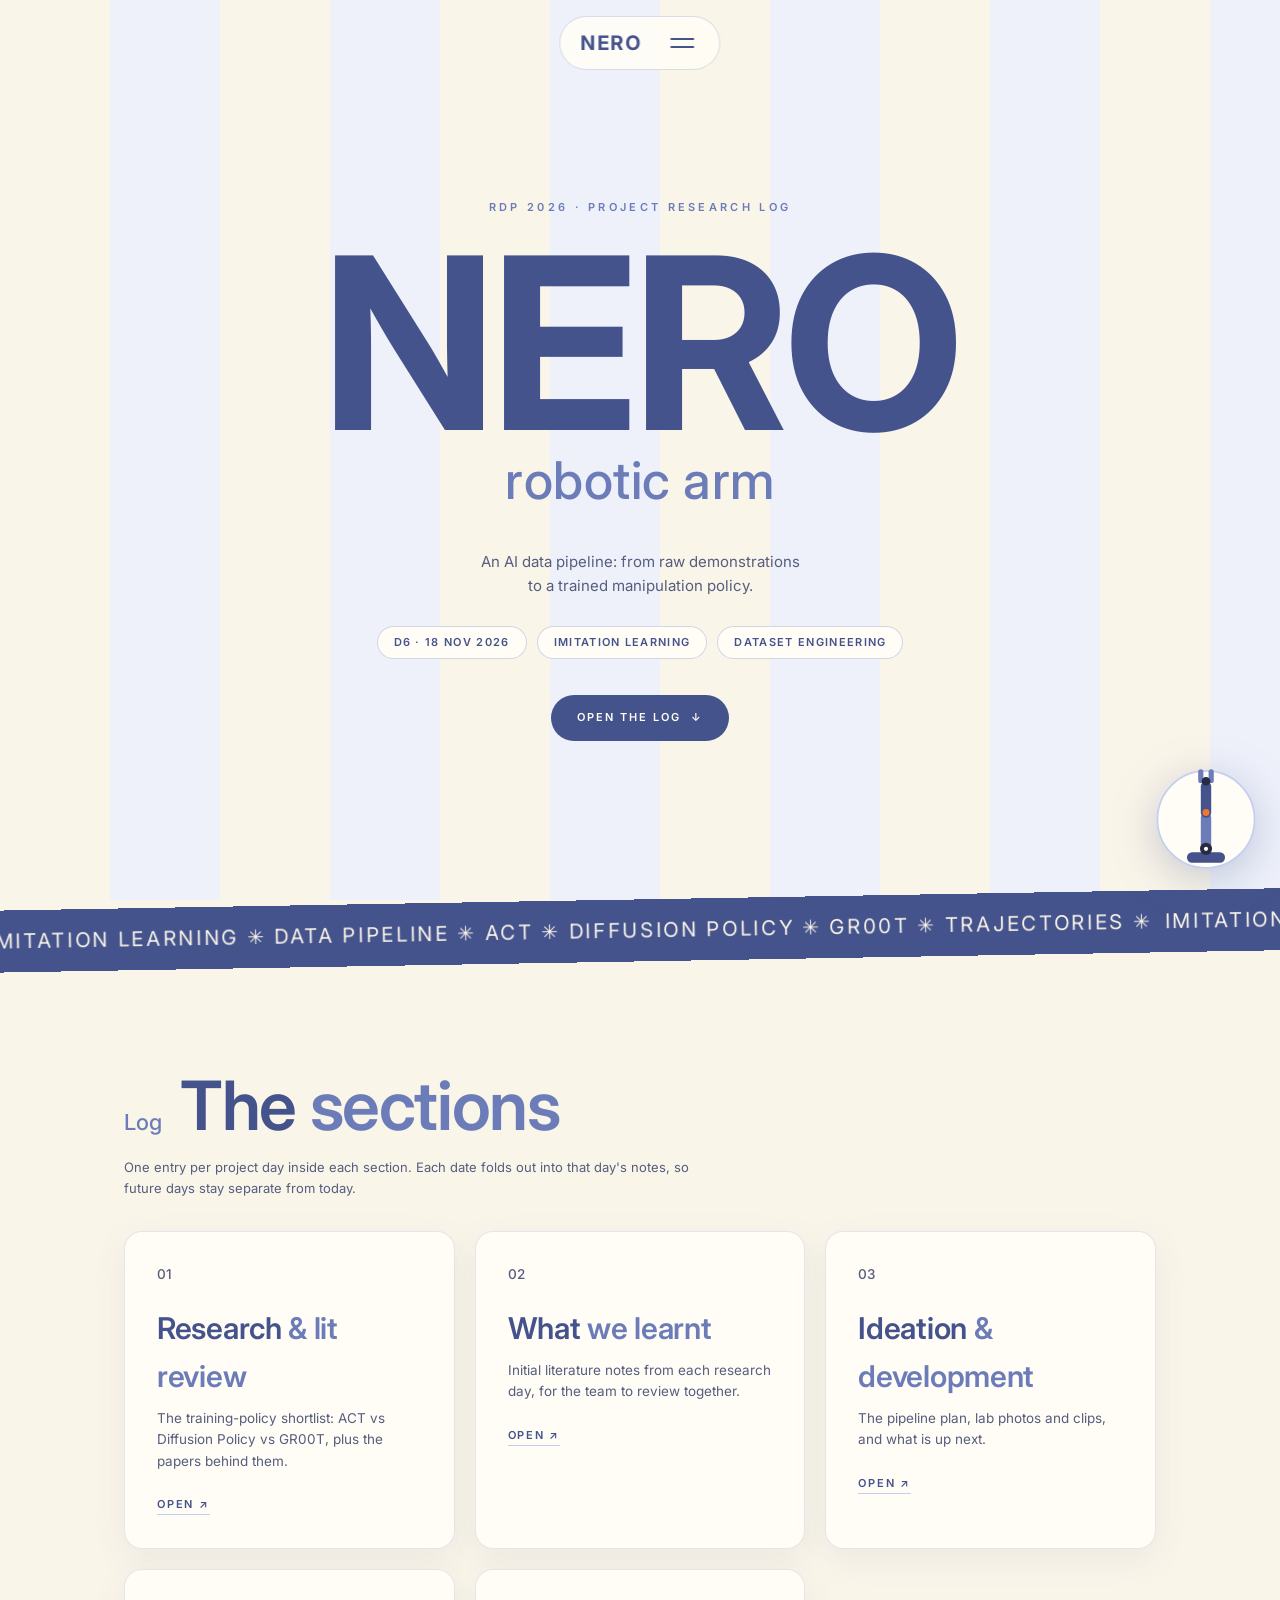
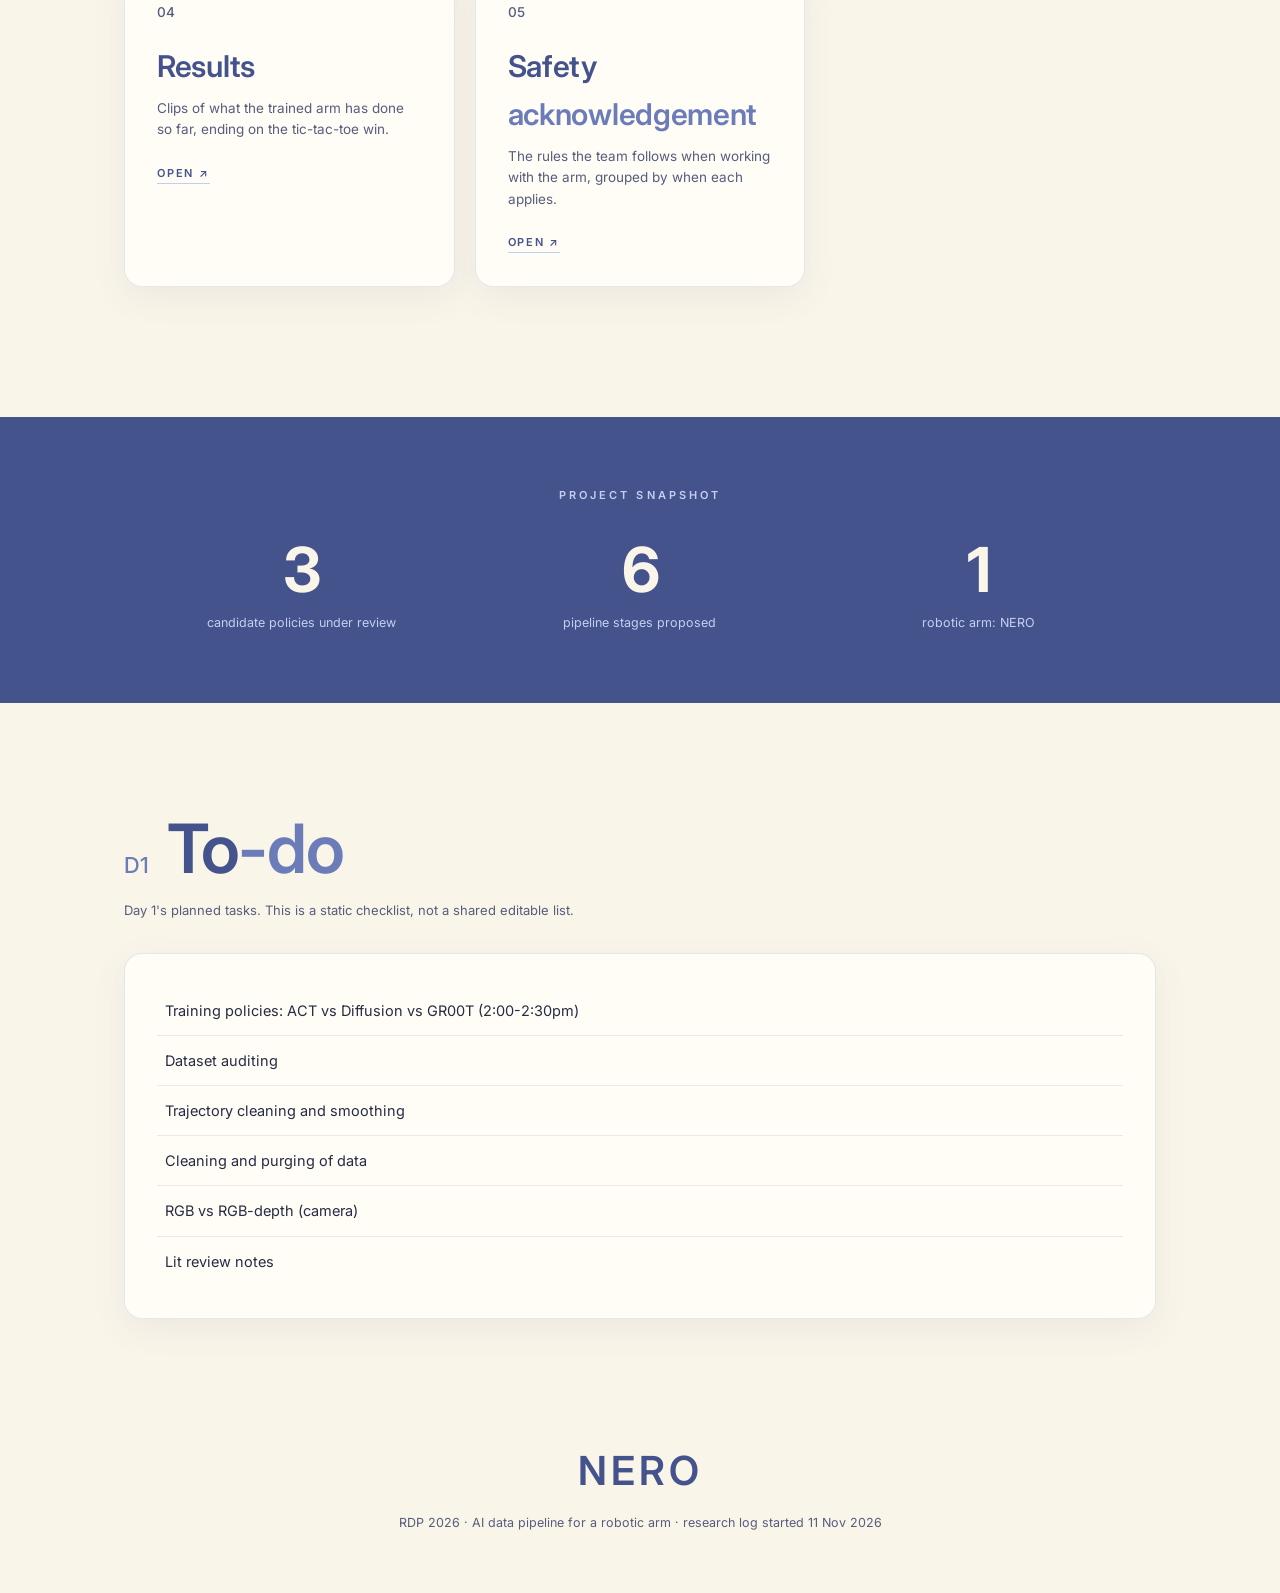
==== commit 1487e860: "Merge 873b13570ec38e80a47728e46d40ca96b9e69ca7 into 44a5a5e2ca7b9d86b321e8440ba6c0a62ef52a8d" ====
--- a/index.html
+++ b/index.html
@@ -39,7 +39,7 @@
   <p class="hero-script" data-load="5">robotic arm</p>
   <p class="hero-sub" data-load="6">An AI data pipeline: from raw demonstrations<br>to a trained manipulation policy.</p>
   <div class="hero-meta" data-load="7">
-    <span>D4 &middot; 16 Nov 2026</span>
+    <span>D6 &middot; 18 Nov 2026</span>
     <span>Imitation learning</span>
     <span>Dataset engineering</span>
   </div>
@@ -103,8 +103,8 @@
       <p class="band-label">candidate policies under review</p>
     </div>
     <div class="band-item">
-      <p class="band-num"><span class="count" data-count="4">4</span></p>
-      <p class="band-label">pipeline stages planned</p>
+      <p class="band-num"><span class="count" data-count="7">7</span></p>
+      <p class="band-label">pipeline stages proposed</p>
     </div>
     <div class="band-item">
       <p class="band-num"><span class="count" data-count="1">1</span></p>
